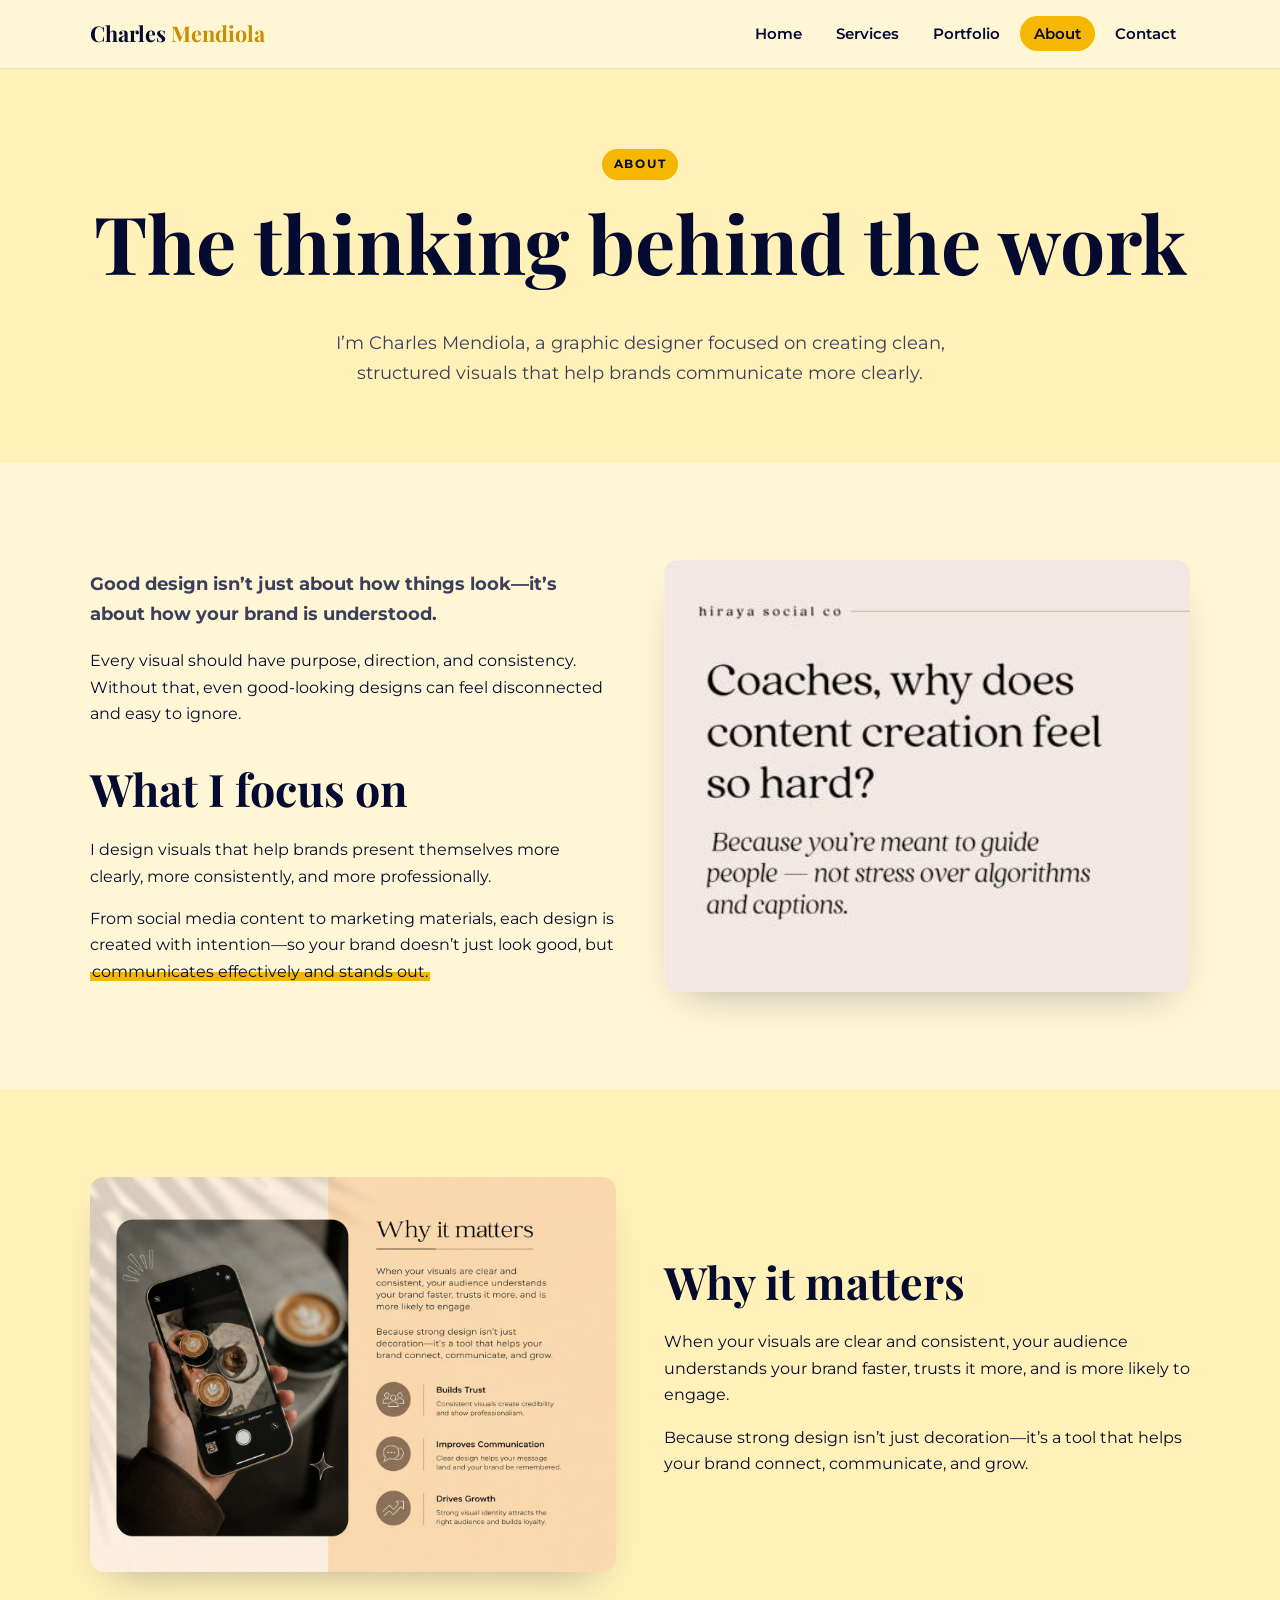
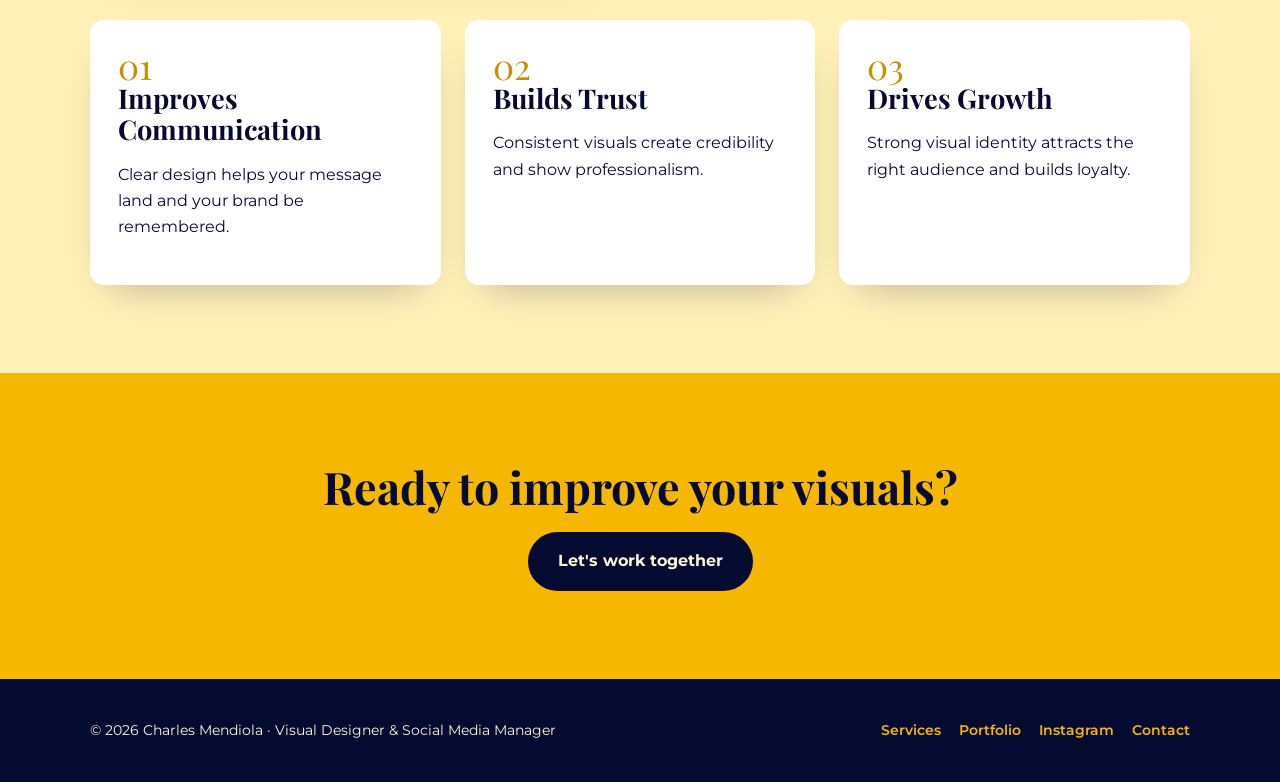
==== about.html @ 281c252b "Multi-page site with butter-yellow theme, slideshows and animations" ====
<!DOCTYPE html>
<html lang="en">
<head>
  <meta charset="utf-8">
  <meta name="viewport" content="width=device-width, initial-scale=1">
  <title>About | Charles Mendiola</title>
  <meta name="description" content="The thinking behind Charles Mendiola's design work.">
  <link rel="preconnect" href="https://fonts.googleapis.com">
  <link rel="preconnect" href="https://fonts.gstatic.com" crossorigin>
  <link href="https://fonts.googleapis.com/css2?family=Montserrat:wght@400;500;600;700&family=Playfair+Display:wght@600;700&display=swap" rel="stylesheet">
  <link rel="stylesheet" href="styles.css">
</head>
<body data-page="about">
  <header class="site-header">
    <div class="wrap">
      <a class="brand" href="index.html">Charles <span>Mendiola</span></a>
      <button class="menu-btn" aria-label="Open menu" aria-expanded="false">&#9776;</button>
      <ul class="nav">
        <li><a href="index.html" data-page="index">Home</a></li>
        <li><a href="services.html" data-page="services">Services</a></li>
        <li><a href="portfolio.html" data-page="portfolio">Portfolio</a></li>
        <li><a href="about.html" data-page="about">About</a></li>
        <li><a href="contact.html" data-page="contact">Contact</a></li>
      </ul>
    </div>
  </header>
  <main>
    <section class="page-hero center band">
      <div class="wrap">
        <span class="eyebrow">About</span>
        <h1>The thinking behind the work</h1>
        <p class="lead">I&rsquo;m Charles Mendiola, a graphic designer focused on creating clean, structured visuals that help brands communicate more clearly.</p>
      </div>
    </section>

    <section>
      <div class="wrap grid-2">
        <div>
          <p class="lead rv"><strong>Good design isn&rsquo;t just about how things look&mdash;it&rsquo;s about how your brand is understood.</strong></p>
          <p class="rv">Every visual should have purpose, direction, and consistency. Without that, even good-looking designs can feel disconnected and easy to ignore.</p>
          <h2 class="rv" style="margin-top:36px">What I focus on</h2>
          <p class="rv">I design visuals that help brands present themselves more clearly, more consistently, and more professionally.</p>
          <p class="rv">From social media content to marketing materials, each design is created with intention&mdash;so your brand doesn&rsquo;t just look good, but <mark>communicates effectively and stands out.</mark></p>
        </div>
        <img class="photo rv right" src="img/carousel-coaches.jpg" alt="Coaches carousel design sample">
      </div>
    </section>

    <section class="band">
      <div class="wrap grid-2">
        <img class="photo rv left" src="img/why-it-matters.jpg" alt="Why it matters design layout with a phone photo of coffee">
        <div>
          <h2 class="rv">Why it matters</h2>
          <p class="rv">When your visuals are clear and consistent, your audience understands your brand faster, trusts it more, and is more likely to engage.</p>
          <p class="rv">Because strong design isn&rsquo;t just decoration&mdash;it&rsquo;s a tool that helps your brand connect, communicate, and grow.</p>
        </div>
      </div>
      <div class="wrap grid-3" style="margin-top:48px">
        <div class="card rv"><div class="num">01</div><h3>Improves Communication</h3><p>Clear design helps your message land and your brand be remembered.</p></div>
        <div class="card rv"><div class="num">02</div><h3>Builds Trust</h3><p>Consistent visuals create credibility and show professionalism.</p></div>
        <div class="card rv"><div class="num">03</div><h3>Drives Growth</h3><p>Strong visual identity attracts the right audience and builds loyalty.</p></div>
      </div>
    </section>
    <section class="band-gold cta-strip">
      <div class="wrap">
        <h2 class="rv">Ready to improve your visuals?</h2>
        <div class="btn-row rv" style="justify-content:center"><a class="btn" href="contact.html">Let's work together</a></div>
      </div>
    </section>
  </main>
  <footer class="site-footer">
    <div class="wrap">
      <span>&copy; 2026 Charles Mendiola &middot; Visual Designer &amp; Social Media Manager</span>
      <nav>
        <a href="services.html">Services</a>
        <a href="portfolio.html">Portfolio</a>
        <a href="https://www.instagram.com/cm.creativelab/" target="_blank" rel="noopener">Instagram</a>
        <a href="contact.html">Contact</a>
      </nav>
    </div>
  </footer>
  <script src="main.js"></script>
</body>
</html>
---- styles.css ----
/* ===== Charles Mendiola — butter-yellow theme ===== */
:root {
  --butter: #FFF6D6;      /* page background */
  --butter-2: #FFF1B8;    /* bands / cards */
  --gold: #F5B700;        /* main accent */
  --gold-deep: #C98F00;   /* hover / small text accents */
  --navy: #050A30;        /* text */
  --ink-soft: #3B3F5C;
  --white: #FFFFFF;
  --radius: 14px;
  --shadow: 0 18px 40px -22px rgba(5, 10, 48, .35);
  --serif: "Playfair Display", Georgia, serif;
  --sans: "Montserrat", "Segoe UI", Arial, sans-serif;
}
* { box-sizing: border-box; }
html { scroll-behavior: smooth; }
body { margin: 0; background: var(--butter); color: var(--navy); font-family: var(--sans); line-height: 1.65; font-size: 16px; }
img { max-width: 100%; display: block; }
a { color: inherit; }
.wrap { width: min(1100px, 100% - 32px); margin-inline: auto; }
.center { text-align: center; }

/* ---------- Header ---------- */
.site-header { position: sticky; top: 0; z-index: 50; background: rgba(255, 246, 214, .92); backdrop-filter: blur(10px); border-bottom: 1px solid rgba(5, 10, 48, .08); }
.site-header .wrap { display: flex; align-items: center; justify-content: space-between; height: 68px; }
.brand { font-family: var(--serif); font-weight: 700; font-size: 1.35rem; text-decoration: none; }
.brand span { color: var(--gold-deep); }
.nav { display: flex; gap: 6px; list-style: none; margin: 0; padding: 0; }
.nav a { text-decoration: none; font-weight: 600; font-size: .95rem; padding: 8px 14px; border-radius: 99px; transition: background .25s; }
.nav a:hover { background: var(--butter-2); }
.nav a.active { background: var(--gold); }
.menu-btn { display: none; background: none; border: 0; font-size: 1.6rem; cursor: pointer; color: var(--navy); }
@media (max-width: 760px) {
  .menu-btn { display: block; }
  .nav { position: absolute; top: 68px; left: 0; right: 0; flex-direction: column; background: var(--butter); padding: 12px 16px 20px; border-bottom: 1px solid rgba(5,10,48,.1);
         transform: translateY(-8px); opacity: 0; pointer-events: none; transition: .25s; }
  .nav.open { transform: none; opacity: 1; pointer-events: auto; }
  .nav a { display: block; }
}

/* ---------- Type ---------- */
h1, h2, h3 { font-family: var(--serif); line-height: 1.15; margin: 0 0 .5em; }
h1 { font-size: clamp(2.6rem, 7vw, 5rem); }
h2 { font-size: clamp(1.9rem, 4vw, 2.8rem); }
h3 { font-size: clamp(1.3rem, 2.4vw, 1.7rem); }
.eyebrow { display: inline-block; font-size: .78rem; font-weight: 700; letter-spacing: .14em; text-transform: uppercase; background: var(--gold); padding: 5px 12px; border-radius: 99px; margin-bottom: 16px; }
.lead { font-size: 1.15rem; color: var(--ink-soft); max-width: 640px; }
.center .lead { margin-inline: auto; }
mark { background: linear-gradient(transparent 55%, var(--gold) 55%); color: inherit; padding: 0 2px; }

/* ---------- Buttons ---------- */
.btn { display: inline-block; font-weight: 700; text-decoration: none; padding: 14px 28px; border-radius: 99px; background: var(--navy); color: var(--butter);
       transition: transform .2s, box-shadow .2s, background .2s; border: 2px solid var(--navy); cursor: pointer; font: inherit; font-weight: 700; }
.btn:hover { transform: translateY(-2px); box-shadow: 0 10px 22px -10px rgba(5,10,48,.6); }
.btn.gold { background: var(--gold); color: var(--navy); border-color: var(--gold); }
.btn.ghost { background: transparent; color: var(--navy); }
.btn-row { display: flex; gap: 12px; flex-wrap: wrap; }
.center .btn-row { justify-content: center; }

/* ---------- Sections ---------- */
section { padding: 88px 0; }
.band { background: var(--butter-2); }
.band-gold { background: var(--gold); }
.band-navy { background: var(--navy); color: var(--butter); }
.band-navy .lead { color: #E9E4C8; }
.page-hero { padding: 80px 0 56px; }

/* Hero */
.hero { padding: 96px 0 80px; position: relative; overflow: hidden; }
.hero::before { content: ""; position: absolute; width: 520px; height: 520px; border-radius: 50%; background: var(--gold); opacity: .28; filter: blur(10px); right: -160px; top: -140px; animation: float 9s ease-in-out infinite; }
.hero::after { content: ""; position: absolute; width: 260px; height: 260px; border-radius: 50%; background: var(--butter-2); left: -90px; bottom: -60px; animation: float 11s ease-in-out infinite reverse; }
.hero .wrap { position: relative; z-index: 1; }
.hero .sub { font-family: var(--serif); font-size: clamp(1.2rem, 2.6vw, 1.7rem); margin-bottom: 14px; }
@keyframes float { 50% { transform: translate(-20px, 24px); } }

/* Grids & cards */
.grid-2 { display: grid; grid-template-columns: 1fr 1fr; gap: 48px; align-items: center; }
.grid-3 { display: grid; grid-template-columns: repeat(3, 1fr); gap: 24px; }
@media (max-width: 860px) { .grid-2, .grid-3 { grid-template-columns: 1fr; gap: 28px; } }
.card { background: var(--white); border-radius: var(--radius); padding: 28px; box-shadow: var(--shadow); transition: transform .3s, box-shadow .3s; }
.card:hover { transform: translateY(-6px); box-shadow: 0 26px 48px -24px rgba(5,10,48,.45); }
.card .num { font-family: var(--serif); font-size: 2.2rem; color: var(--gold-deep); line-height: 1; }
.photo { border-radius: var(--radius); box-shadow: var(--shadow); width: 100%; object-fit: cover; }
.photo-stack { display: grid; grid-template-columns: 1fr 1fr; gap: 16px; }
.photo-stack img { aspect-ratio: 4/5; }
.photo-stack img:nth-child(2) { margin-top: 40px; }
ul.ticks { list-style: none; padding: 0; margin: 12px 0 0; }
ul.ticks li { padding-left: 30px; position: relative; margin-bottom: 8px; }
ul.ticks li::before { content: "✓"; position: absolute; left: 0; top: 0; width: 20px; height: 20px; border-radius: 50%; background: var(--gold); font-size: .72rem; font-weight: 700; display: grid; place-items: center; margin-top: 3px; }

/* Service rows */
.service { padding: 64px 0; border-bottom: 1px solid rgba(5,10,48,.08); }
.service:nth-child(even) .grid-2 > :first-child { order: 2; }
@media (max-width: 860px) { .service:nth-child(even) .grid-2 > :first-child { order: 0; } }

/* Facebook schedule mockup */
.fb-mock { background: var(--white); border-radius: var(--radius); box-shadow: var(--shadow); padding: 18px; max-width: 420px; margin-inline: auto; font-size: .92rem; }
.fb-row { display: flex; align-items: center; gap: 10px; margin-bottom: 10px; }
.fb-av { width: 36px; height: 36px; border-radius: 50%; background: var(--gold); display: grid; place-items: center; font-weight: 700; }
.fb-row small { display: block; color: #6b6f85; font-size: .75rem; }
.fb-tag { margin-left: auto; background: var(--butter-2); font-size: .68rem; font-weight: 700; padding: 4px 8px; border-radius: 6px; letter-spacing: .04em; }
.fb-video { aspect-ratio: 16/9; border-radius: 10px; background: linear-gradient(135deg, var(--navy), #2a2f5c); display: grid; place-items: center; position: relative; margin: 10px 0; }
.fb-video::before { content: ""; border-left: 22px solid var(--gold); border-top: 14px solid transparent; border-bottom: 14px solid transparent; margin-left: 6px; }
.fb-video span { position: absolute; right: 10px; bottom: 8px; color: #fff; font-size: .75rem; background: rgba(0,0,0,.5); padding: 2px 6px; border-radius: 4px; }
.fb-comment { background: var(--butter); border-radius: 10px; padding: 10px 12px; }
.fb-comment b { color: #1a9e4b; }

/* Portfolio */
.filters { display: flex; flex-wrap: wrap; gap: 8px; justify-content: center; margin: 0 0 40px; }
.filters a { text-decoration: none; font-weight: 600; padding: 8px 18px; border-radius: 99px; background: var(--white); box-shadow: var(--shadow); transition: background .2s; }
.filters a:hover { background: var(--gold); }
.work-block { margin-bottom: 80px; scroll-margin-top: 90px; }
.work-block h2 { text-align: center; }
.note { text-align: center; font-size: .9rem; color: var(--ink-soft); font-style: italic; margin-top: 18px; }
.ad-frame { max-width: 720px; margin: 0 auto; }
.ad-frame img { border-radius: var(--radius); box-shadow: var(--shadow); transition: transform .4s; }
.ad-frame img:hover { transform: scale(1.02); }

/* Slideshow */
.ss { position: relative; max-width: 780px; margin: 0 auto; }
.ss-viewport { overflow: hidden; border-radius: var(--radius); box-shadow: var(--shadow); background: var(--white); border: 6px solid var(--white); }
.ss-track { display: flex; transition: transform .7s cubic-bezier(.65,0,.35,1); }
.ss-track > figure { flex: 0 0 100%; margin: 0; overflow: hidden; }
.ss-track img { width: 100%; height: min(460px, 62vh); object-fit: contain; background: var(--white); }
.ss-track figcaption { display: none; }
.ss-track > figure.on img { animation: ssZoom 6s ease-out both; }
@keyframes ssZoom { from { transform: scale(1.07); } to { transform: scale(1); } }
.ss-caption { text-align: center; margin: 16px 0 0; font-weight: 600; min-height: 1.6em; transition: opacity .3s; }
.ss-btn { position: absolute; top: calc(min(460px, 62vh) / 2 + 6px); transform: translateY(-50%); width: 48px; height: 48px; border-radius: 50%; border: 0; cursor: pointer;
          background: var(--gold); color: var(--navy); font-size: 26px; line-height: 1; display: grid; place-items: center; box-shadow: var(--shadow); transition: transform .2s, background .2s; z-index: 2; }
.ss-btn:hover { background: var(--navy); color: var(--gold); transform: translateY(-50%) scale(1.08); }
.ss-prev { left: -24px; } .ss-next { right: -24px; }
.ss-dots { display: flex; justify-content: center; gap: 8px; margin-top: 14px; }
.ss-dots button { width: 10px; height: 10px; border: 0; padding: 0; border-radius: 99px; background: rgba(5,10,48,.22); cursor: pointer; transition: width .3s, background .3s; }
.ss-dots button.on { width: 28px; background: var(--gold-deep); }
.ss-progress { height: 3px; background: rgba(5,10,48,.1); border-radius: 3px; overflow: hidden; margin-top: 12px; }
.ss-progress i { display: block; height: 100%; width: 0; background: var(--gold); }
.ss.playing .ss-progress i { animation: ssFill var(--ss-delay, 4s) linear forwards; }
@keyframes ssFill { to { width: 100%; } }
@media (max-width: 760px) {
  .ss-track img { height: 300px; }
  .ss-btn { top: 156px; width: 40px; height: 40px; }
  .ss-prev { left: 8px; } .ss-next { right: 8px; }
}

/* Contact */
.contact-card { background: var(--white); border-radius: 22px; padding: 40px; box-shadow: var(--shadow); }
.contact-line { display: flex; align-items: center; gap: 14px; padding: 16px; border-radius: 12px; background: var(--butter); margin-bottom: 12px; flex-wrap: wrap; }
.contact-line .ico { width: 42px; height: 42px; border-radius: 50%; background: var(--gold); display: grid; place-items: center; font-weight: 700; flex: none; }
.contact-line a { font-weight: 600; text-decoration: none; word-break: break-all; }
.contact-line .btn { margin-left: auto; padding: 8px 18px; font-size: .85rem; }
form .field { margin-bottom: 14px; }
form label { display: block; font-weight: 600; font-size: .9rem; margin-bottom: 6px; }
form input, form textarea, form select { width: 100%; font: inherit; padding: 12px 14px; border-radius: 10px; border: 2px solid var(--butter-2); background: var(--butter); color: var(--navy); transition: border-color .2s; }
form input:focus, form textarea:focus, form select:focus { outline: none; border-color: var(--gold); }

/* CTA strip */
.cta-strip { text-align: center; }
.cta-strip h2 { margin-bottom: 20px; }

/* Footer */
.site-footer { background: var(--navy); color: var(--butter); padding: 40px 0; font-size: .9rem; }
.site-footer .wrap { display: flex; justify-content: space-between; gap: 16px; flex-wrap: wrap; align-items: center; }
.site-footer a { text-decoration: none; color: var(--gold); font-weight: 600; }
.site-footer nav { display: flex; gap: 18px; flex-wrap: wrap; }

/* ---------- Entrance animations ---------- */
.js .rv { opacity: 0; transform: translateY(30px); transition: opacity .8s ease, transform .8s cubic-bezier(.2,.7,.2,1); transition-delay: var(--d, 0s); }
.js .rv.zoom { transform: scale(.93); }
.js .rv.left { transform: translateX(-40px); }
.js .rv.right { transform: translateX(40px); }
.js .rv.in { opacity: 1; transform: none; }
.hero h1, .hero .sub, .hero .lead, .hero .btn-row, .page-hero > .wrap > * { animation: rise .9s cubic-bezier(.2,.7,.2,1) both; }
.hero .sub, .page-hero > .wrap > :nth-child(2) { animation-delay: .12s; }
.hero .lead, .page-hero > .wrap > :nth-child(3) { animation-delay: .24s; }
.hero .btn-row, .page-hero > .wrap > :nth-child(4) { animation-delay: .36s; }
@keyframes rise { from { opacity: 0; transform: translateY(26px); } }
body { animation: fadeIn .5s ease both; }
@keyframes fadeIn { from { opacity: 0; } }

@media (prefers-reduced-motion: reduce) {
  *, *::before, *::after { animation: none !important; transition: none !important; }
  .js .rv { opacity: 1; transform: none; }
  html { scroll-behavior: auto; }
}
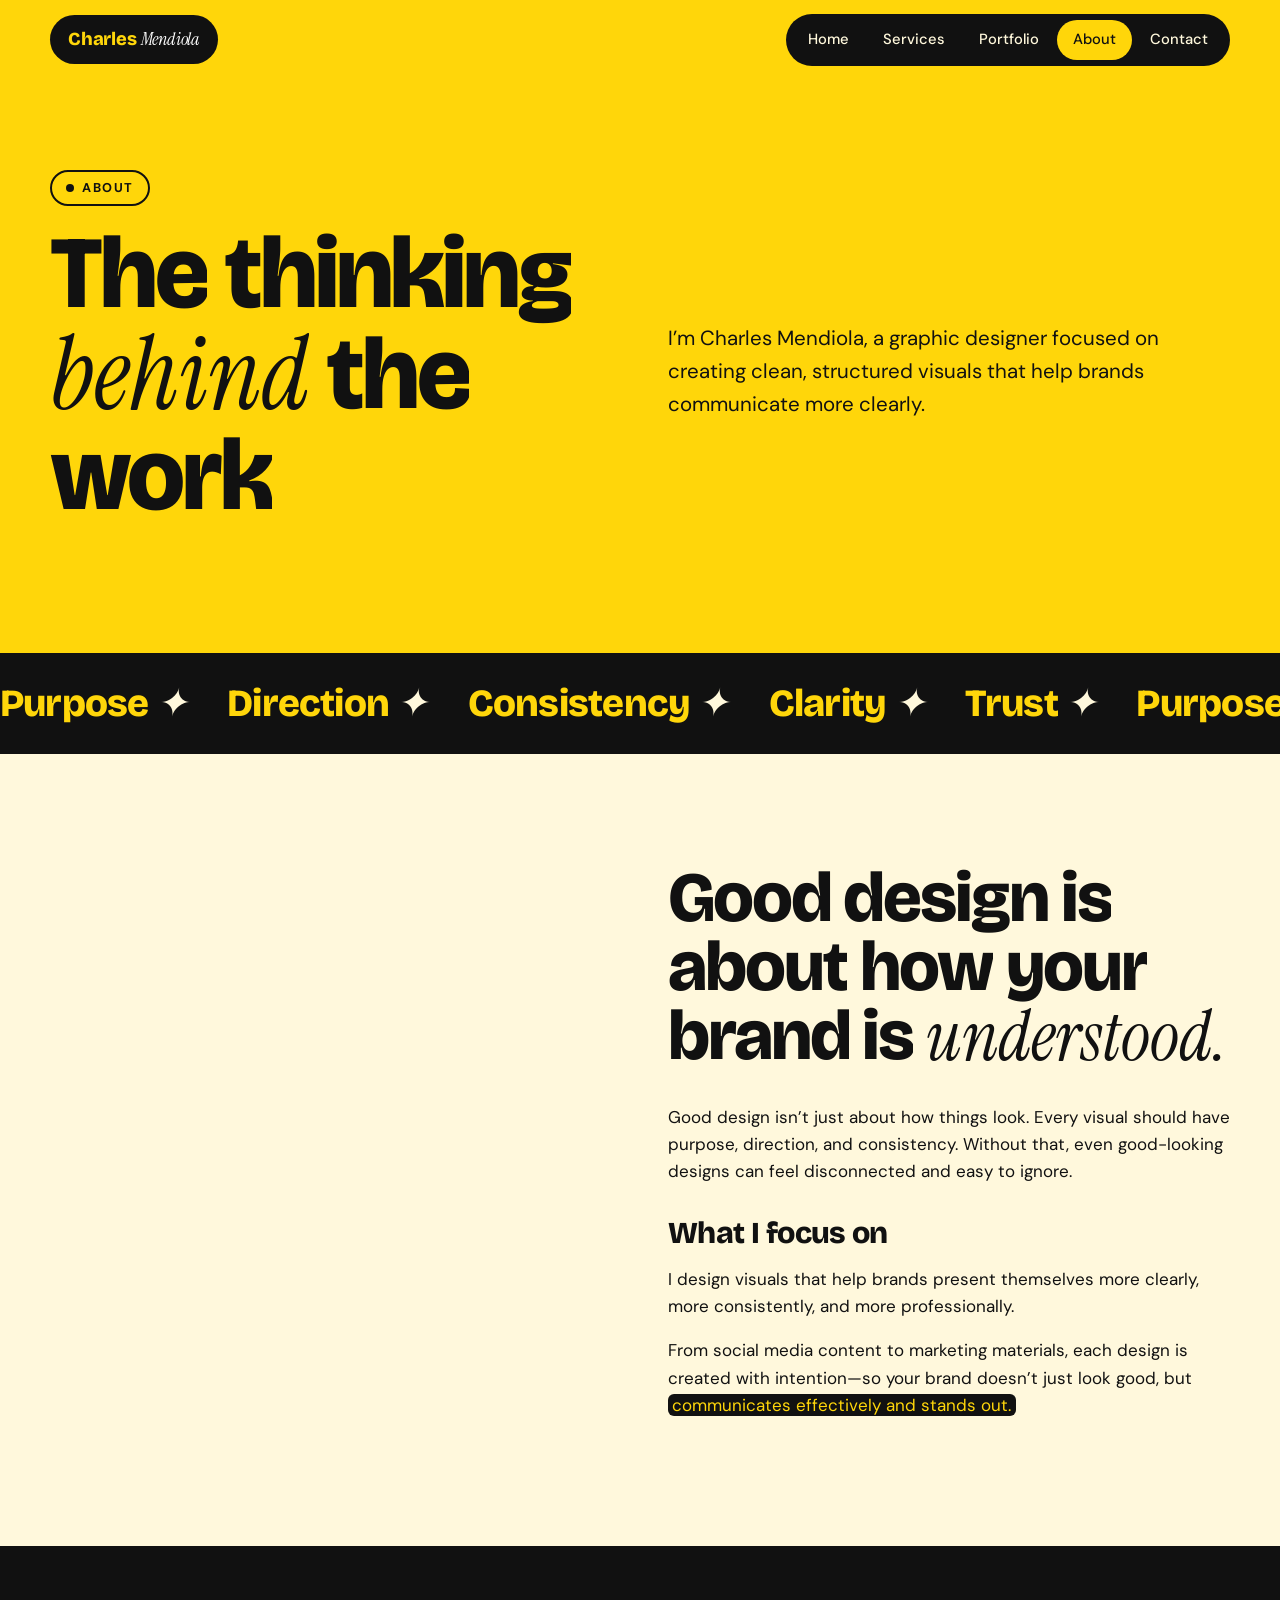
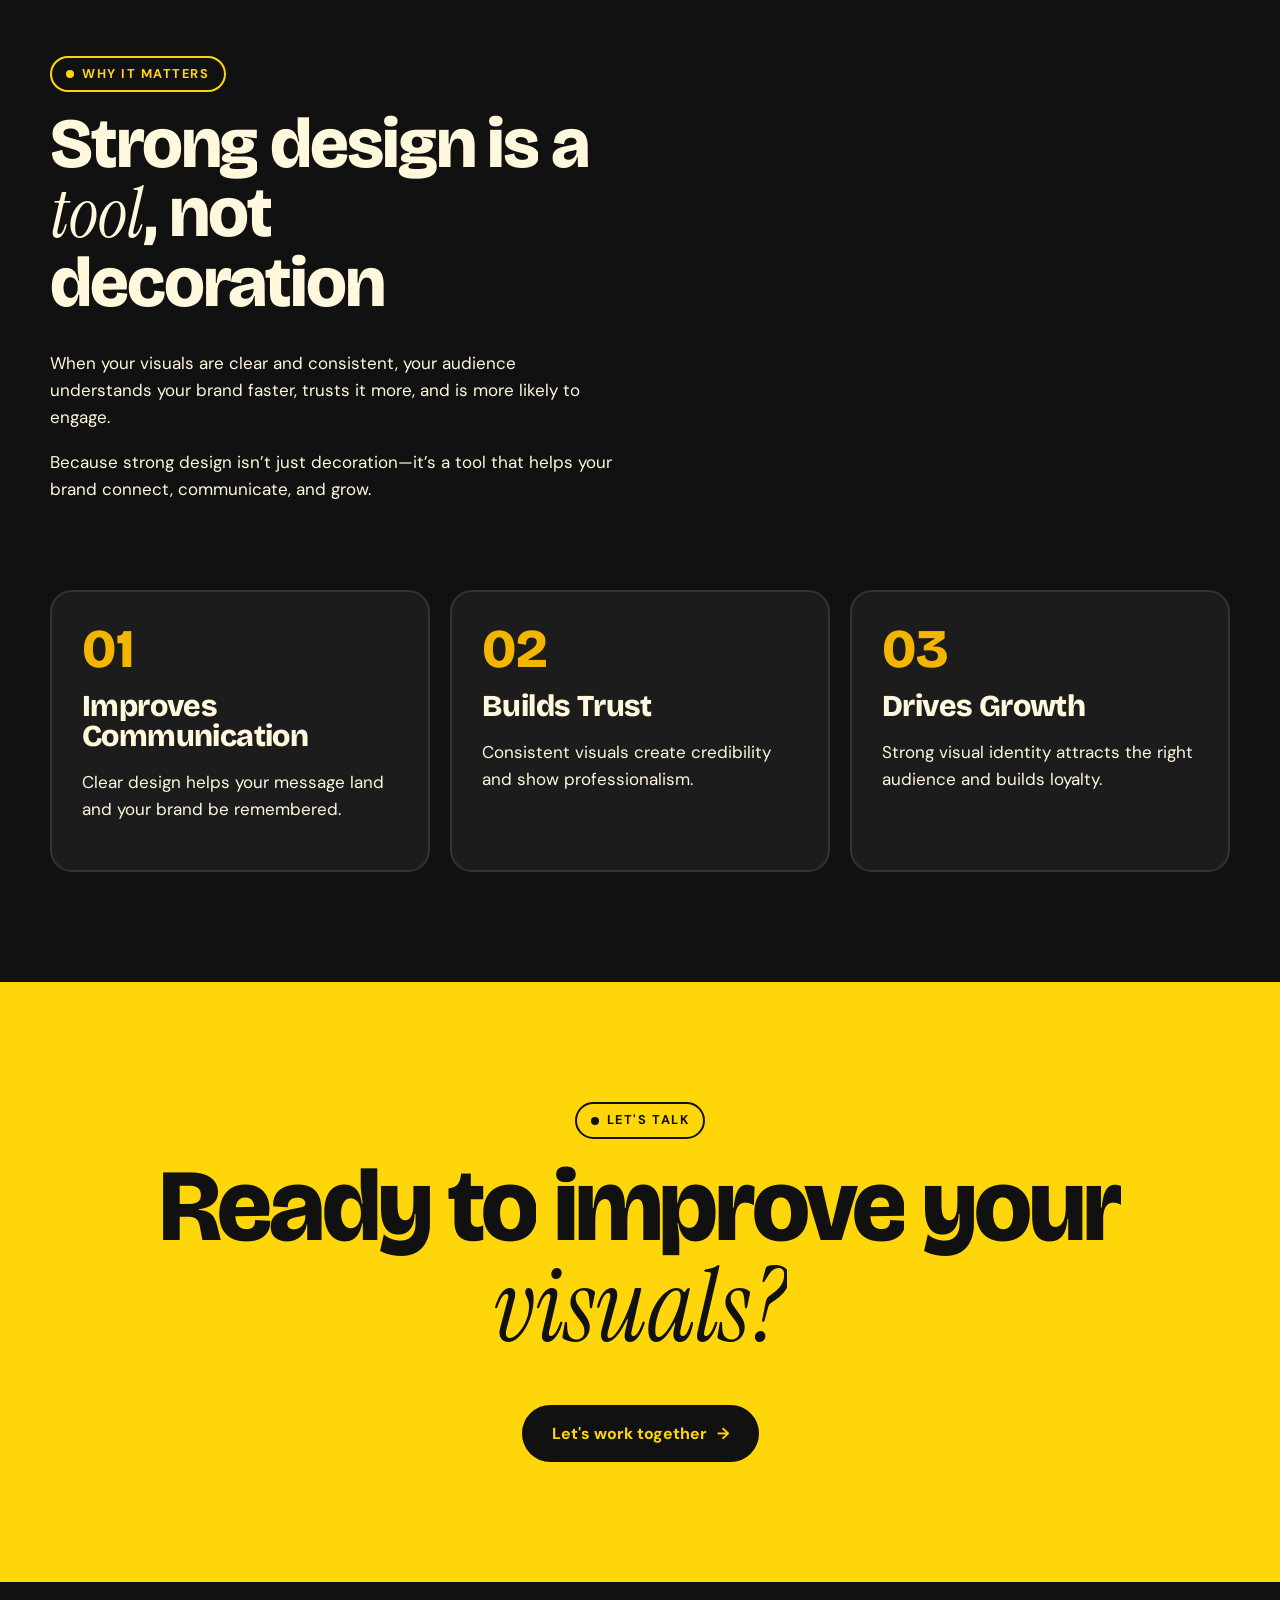
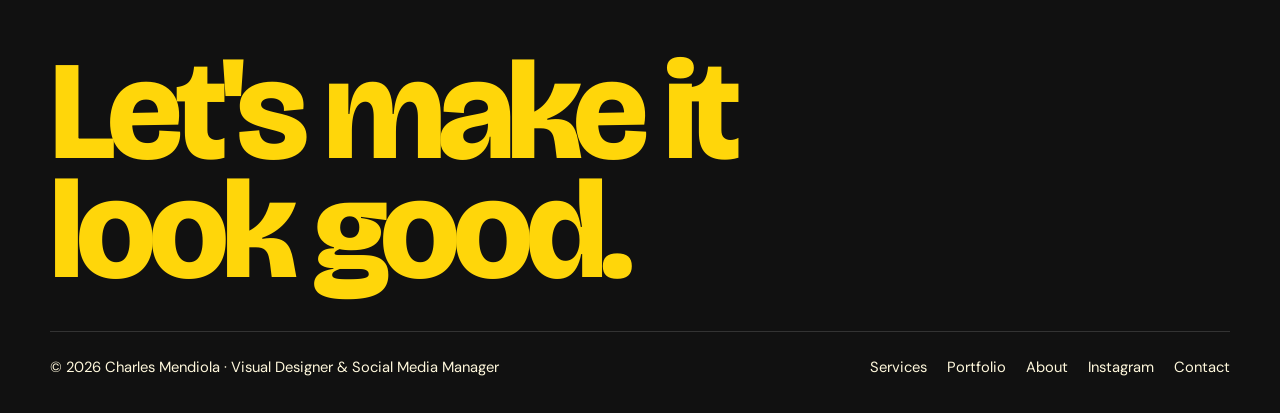
==== commit d2916a05: "Bold yellow redesign with coverflow slideshows" ====
--- a/about.html
+++ b/about.html
@@ -5,15 +5,18 @@
   <meta name="viewport" content="width=device-width, initial-scale=1">
   <title>About | Charles Mendiola</title>
   <meta name="description" content="The thinking behind Charles Mendiola's design work.">
+  <meta name="theme-color" content="#FFD60A">
   <link rel="preconnect" href="https://fonts.googleapis.com">
   <link rel="preconnect" href="https://fonts.gstatic.com" crossorigin>
-  <link href="https://fonts.googleapis.com/css2?family=Montserrat:wght@400;500;600;700&family=Playfair+Display:wght@600;700&display=swap" rel="stylesheet">
+  <link href="https://fonts.googleapis.com/css2?family=Bricolage+Grotesque:opsz,wght@12..96,600;12..96,800&family=DM+Sans:wght@400;500;700&family=Instrument+Serif:ital@0;1&display=swap" rel="stylesheet">
   <link rel="stylesheet" href="styles.css">
 </head>
 <body data-page="about">
+  <div class="curtain" aria-hidden="true"></div>
+  <div class="progress" aria-hidden="true"></div>
   <header class="site-header">
     <div class="wrap">
-      <a class="brand" href="index.html">Charles <span>Mendiola</span></a>
+      <a class="brand" href="index.html">Charles <em>Mendiola</em></a>
       <button class="menu-btn" aria-label="Open menu" aria-expanded="false">&#9776;</button>
       <ul class="nav">
         <li><a href="index.html" data-page="index">Home</a></li>
@@ -25,58 +28,67 @@
     </div>
   </header>
   <main>
-    <section class="page-hero center band">
-      <div class="wrap">
-        <span class="eyebrow">About</span>
-        <h1>The thinking behind the work</h1>
-        <p class="lead">I&rsquo;m Charles Mendiola, a graphic designer focused on creating clean, structured visuals that help brands communicate more clearly.</p>
+    <section class="page-hero">
+      <div class="wrap grid-2">
+        <div>
+          <span class="tag rv">About</span>
+          <h1 class="split">The thinking <span class="it">behind</span> the work</h1>
+        </div>
+        <p class="lead rv">I&rsquo;m Charles Mendiola, a graphic designer focused on creating clean, structured visuals that help brands communicate more clearly.</p>
+      </div>
+    </section>
+    <div class="marquee flat" aria-hidden="true"><div class="track"><span>Purpose <i>&#10022;</i></span><span>Direction <i>&#10022;</i></span><span>Consistency <i>&#10022;</i></span><span>Clarity <i>&#10022;</i></span><span>Trust <i>&#10022;</i></span><span>Purpose <i>&#10022;</i></span><span>Direction <i>&#10022;</i></span><span>Consistency <i>&#10022;</i></span><span>Clarity <i>&#10022;</i></span><span>Trust <i>&#10022;</i></span></div></div>
+
+    <section class="cream">
+      <div class="wrap grid-2">
+        <div class="frame rv-clip" style="box-shadow:14px 14px 0 var(--ink);rotate:-2deg"><img src="img/carousel-coaches.jpg" alt="Coaches carousel design sample"></div>
+        <div>
+          <h2 class="split">Good design is about how your brand is <span class="it">understood.</span></h2>
+          <p class="rv">Good design isn&rsquo;t just about how things look. Every visual should have purpose, direction, and consistency. Without that, even good-looking designs can feel disconnected and easy to ignore.</p>
+          <h3 class="rv" style="margin-top:34px">What I focus on</h3>
+          <p class="rv">I design visuals that help brands present themselves more clearly, more consistently, and more professionally.</p>
+          <p class="rv">From social media content to marketing materials, each design is created with intention&mdash;so your brand doesn&rsquo;t just look good, but <span class="hl">communicates effectively and stands out.</span></p>
+        </div>
       </div>
     </section>
 
-    <section>
+    <section class="dark">
       <div class="wrap grid-2">
         <div>
-          <p class="lead rv"><strong>Good design isn&rsquo;t just about how things look&mdash;it&rsquo;s about how your brand is understood.</strong></p>
-          <p class="rv">Every visual should have purpose, direction, and consistency. Without that, even good-looking designs can feel disconnected and easy to ignore.</p>
-          <h2 class="rv" style="margin-top:36px">What I focus on</h2>
-          <p class="rv">I design visuals that help brands present themselves more clearly, more consistently, and more professionally.</p>
-          <p class="rv">From social media content to marketing materials, each design is created with intention&mdash;so your brand doesn&rsquo;t just look good, but <mark>communicates effectively and stands out.</mark></p>
-        </div>
-        <img class="photo rv right" src="img/carousel-coaches.jpg" alt="Coaches carousel design sample">
-      </div>
-    </section>
-
-    <section class="band">
-      <div class="wrap grid-2">
-        <img class="photo rv left" src="img/why-it-matters.jpg" alt="Why it matters design layout with a phone photo of coffee">
-        <div>
-          <h2 class="rv">Why it matters</h2>
+          <span class="tag rv">Why it matters</span>
+          <h2 class="split">Strong design is a <span class="it">tool</span>, not decoration</h2>
           <p class="rv">When your visuals are clear and consistent, your audience understands your brand faster, trusts it more, and is more likely to engage.</p>
           <p class="rv">Because strong design isn&rsquo;t just decoration&mdash;it&rsquo;s a tool that helps your brand connect, communicate, and grow.</p>
         </div>
+        <div class="frame rv-clip" style="box-shadow:14px 14px 0 var(--yellow);border-color:var(--yellow);rotate:2deg"><img src="img/why-it-matters.jpg" alt="Why it matters design layout with a phone photo of coffee"></div>
       </div>
-      <div class="wrap grid-3" style="margin-top:48px">
-        <div class="card rv"><div class="num">01</div><h3>Improves Communication</h3><p>Clear design helps your message land and your brand be remembered.</p></div>
-        <div class="card rv"><div class="num">02</div><h3>Builds Trust</h3><p>Consistent visuals create credibility and show professionalism.</p></div>
-        <div class="card rv"><div class="num">03</div><h3>Drives Growth</h3><p>Strong visual identity attracts the right audience and builds loyalty.</p></div>
+      <div class="wrap grid-3" style="margin-top:70px">
+        <div class="card rv"><span class="n">01</span><h3>Improves Communication</h3><p>Clear design helps your message land and your brand be remembered.</p></div>
+        <div class="card rv"><span class="n">02</span><h3>Builds Trust</h3><p>Consistent visuals create credibility and show professionalism.</p></div>
+        <div class="card rv"><span class="n">03</span><h3>Drives Growth</h3><p>Strong visual identity attracts the right audience and builds loyalty.</p></div>
       </div>
     </section>
-    <section class="band-gold cta-strip">
+    <section class="cta">
       <div class="wrap">
-        <h2 class="rv">Ready to improve your visuals?</h2>
+        <span class="tag rv">Let's talk</span>
+        <h2 class="split">Ready to improve your <span class="it">visuals?</span></h2>
         <div class="btn-row rv" style="justify-content:center"><a class="btn" href="contact.html">Let's work together</a></div>
       </div>
     </section>
   </main>
   <footer class="site-footer">
     <div class="wrap">
-      <span>&copy; 2026 Charles Mendiola &middot; Visual Designer &amp; Social Media Manager</span>
-      <nav>
-        <a href="services.html">Services</a>
-        <a href="portfolio.html">Portfolio</a>
-        <a href="https://www.instagram.com/cm.creativelab/" target="_blank" rel="noopener">Instagram</a>
-        <a href="contact.html">Contact</a>
-      </nav>
+      <p class="big">Let's make it<br>look good.</p>
+      <div class="row">
+        <span>&copy; 2026 Charles Mendiola &middot; Visual Designer &amp; Social Media Manager</span>
+        <nav>
+          <a href="services.html">Services</a>
+          <a href="portfolio.html">Portfolio</a>
+          <a href="about.html">About</a>
+          <a href="https://www.instagram.com/cm.creativelab/" target="_blank" rel="noopener">Instagram</a>
+          <a href="contact.html">Contact</a>
+        </nav>
+      </div>
     </div>
   </footer>
   <script src="main.js"></script>
--- a/styles.css
+++ b/styles.css
@@ -1,185 +1,275 @@
-/* ===== Charles Mendiola — butter-yellow theme ===== */
+/* ===== Charles Mendiola — Bold Yellow ===== */
 :root {
-  --butter: #FFF6D6;      /* page background */
-  --butter-2: #FFF1B8;    /* bands / cards */
-  --gold: #F5B700;        /* main accent */
-  --gold-deep: #C98F00;   /* hover / small text accents */
-  --navy: #050A30;        /* text */
-  --ink-soft: #3B3F5C;
+  --yellow: #FFD60A;
+  --yellow-2: #FFE45C;
+  --yellow-deep: #F2B600;
+  --ink: #111111;
+  --ink-2: #2B2B2B;
+  --cream: #FFF8DC;
   --white: #FFFFFF;
-  --radius: 14px;
-  --shadow: 0 18px 40px -22px rgba(5, 10, 48, .35);
-  --serif: "Playfair Display", Georgia, serif;
-  --sans: "Montserrat", "Segoe UI", Arial, sans-serif;
+  --r: 22px;
+  --display: "Bricolage Grotesque", "Arial Black", sans-serif;
+  --accent: "Instrument Serif", Georgia, serif;
+  --body: "DM Sans", "Segoe UI", Arial, sans-serif;
+  --ease: cubic-bezier(.2, .8, .2, 1);
 }
 * { box-sizing: border-box; }
+html, body { overflow-x: clip; }
 html { scroll-behavior: smooth; }
-body { margin: 0; background: var(--butter); color: var(--navy); font-family: var(--sans); line-height: 1.65; font-size: 16px; }
+body { margin: 0; background: var(--yellow); color: var(--ink); font-family: var(--body); font-size: 17px; line-height: 1.6; }
 img { max-width: 100%; display: block; }
 a { color: inherit; }
-.wrap { width: min(1100px, 100% - 32px); margin-inline: auto; }
+::selection { background: var(--ink); color: var(--yellow); }
+.wrap { width: min(1180px, 100% - 32px); margin-inline: auto; }
 .center { text-align: center; }
 
+/* ---------- Scroll progress + curtain ---------- */
+.progress { position: fixed; top: 0; left: 0; height: 4px; width: 100%; background: var(--ink); transform-origin: 0 50%; transform: scaleX(0); z-index: 100; }
+.curtain { position: fixed; inset: 0; background: var(--ink); z-index: 200; pointer-events: none; transform: translateY(0); animation: curtainUp .9s var(--ease) .1s forwards; }
+.curtain::after { content: ""; position: absolute; inset: auto 0 0 0; height: 30%; background: var(--yellow-deep); }
+.curtain.leave { animation: curtainDown .55s var(--ease) forwards; transform: translateY(100%); }
+@keyframes curtainUp { to { transform: translateY(-100%); } }
+@keyframes curtainDown { from { transform: translateY(100%); } to { transform: translateY(0); } }
+
 /* ---------- Header ---------- */
-.site-header { position: sticky; top: 0; z-index: 50; background: rgba(255, 246, 214, .92); backdrop-filter: blur(10px); border-bottom: 1px solid rgba(5, 10, 48, .08); }
-.site-header .wrap { display: flex; align-items: center; justify-content: space-between; height: 68px; }
-.brand { font-family: var(--serif); font-weight: 700; font-size: 1.35rem; text-decoration: none; }
-.brand span { color: var(--gold-deep); }
-.nav { display: flex; gap: 6px; list-style: none; margin: 0; padding: 0; }
-.nav a { text-decoration: none; font-weight: 600; font-size: .95rem; padding: 8px 14px; border-radius: 99px; transition: background .25s; }
-.nav a:hover { background: var(--butter-2); }
-.nav a.active { background: var(--gold); }
-.menu-btn { display: none; background: none; border: 0; font-size: 1.6rem; cursor: pointer; color: var(--navy); }
-@media (max-width: 760px) {
-  .menu-btn { display: block; }
-  .nav { position: absolute; top: 68px; left: 0; right: 0; flex-direction: column; background: var(--butter); padding: 12px 16px 20px; border-bottom: 1px solid rgba(5,10,48,.1);
-         transform: translateY(-8px); opacity: 0; pointer-events: none; transition: .25s; }
-  .nav.open { transform: none; opacity: 1; pointer-events: auto; }
-  .nav a { display: block; }
+.site-header { position: fixed; top: 14px; left: 0; right: 0; z-index: 50; }
+.site-header .wrap { display: flex; align-items: center; justify-content: space-between; gap: 12px; }
+.brand { font-family: var(--display); font-weight: 800; font-size: 1.15rem; text-decoration: none; background: var(--ink); color: var(--yellow); padding: 10px 18px; border-radius: 99px; letter-spacing: -.01em; }
+.brand em { font-family: var(--accent); font-style: italic; font-weight: 400; color: var(--white); }
+.nav { display: flex; gap: 2px; list-style: none; margin: 0; padding: 6px; background: var(--ink); border-radius: 99px; }
+.nav a { display: block; text-decoration: none; color: var(--cream); font-weight: 500; font-size: .92rem; padding: 8px 16px; border-radius: 99px; transition: background .3s, color .3s; }
+.nav a:hover { color: var(--yellow); }
+.nav a.active { background: var(--yellow); color: var(--ink); }
+.menu-btn { display: none; width: 48px; height: 48px; border-radius: 50%; border: 0; background: var(--ink); color: var(--yellow); font-size: 1.3rem; cursor: pointer; }
+@media (max-width: 780px) {
+  .menu-btn { display: grid; place-items: center; }
+  .nav { position: fixed; inset: 0; flex-direction: column; justify-content: center; align-items: center; gap: 8px; border-radius: 0; padding: 24px;
+         clip-path: circle(0 at calc(100% - 40px) 38px); transition: clip-path .6s var(--ease); z-index: -1; }
+  .nav.open { clip-path: circle(150% at calc(100% - 40px) 38px); }
+  .nav a { font-family: var(--display); font-size: 2.4rem; font-weight: 800; }
 }
 
 /* ---------- Type ---------- */
-h1, h2, h3 { font-family: var(--serif); line-height: 1.15; margin: 0 0 .5em; }
-h1 { font-size: clamp(2.6rem, 7vw, 5rem); }
-h2 { font-size: clamp(1.9rem, 4vw, 2.8rem); }
-h3 { font-size: clamp(1.3rem, 2.4vw, 1.7rem); }
-.eyebrow { display: inline-block; font-size: .78rem; font-weight: 700; letter-spacing: .14em; text-transform: uppercase; background: var(--gold); padding: 5px 12px; border-radius: 99px; margin-bottom: 16px; }
-.lead { font-size: 1.15rem; color: var(--ink-soft); max-width: 640px; }
+h1, h2, h3 { font-family: var(--display); font-weight: 800; line-height: .98; letter-spacing: -.03em; margin: 0 0 .45em; }
+h1 { font-size: clamp(3rem, 10vw, 8.5rem); }
+h2 { font-size: clamp(2.2rem, 5.5vw, 4.4rem); }
+h3 { font-size: clamp(1.4rem, 2.4vw, 1.9rem); letter-spacing: -.02em; }
+.it { font-family: var(--accent); font-style: italic; font-weight: 400; letter-spacing: 0; }
+.tag { display: inline-flex; align-items: center; gap: 8px; font-size: .8rem; font-weight: 700; letter-spacing: .12em; text-transform: uppercase; border: 2px solid currentColor; padding: 6px 14px; border-radius: 99px; margin-bottom: 18px; }
+.tag::before { content: ""; width: 8px; height: 8px; border-radius: 50%; background: currentColor; }
+.lead { font-size: clamp(1.1rem, 1.6vw, 1.3rem); max-width: 620px; }
 .center .lead { margin-inline: auto; }
-mark { background: linear-gradient(transparent 55%, var(--gold) 55%); color: inherit; padding: 0 2px; }
+.hl { background: var(--ink); color: var(--yellow); padding: 0 .25em; border-radius: 6px; box-decoration-break: clone; -webkit-box-decoration-break: clone; }
 
 /* ---------- Buttons ---------- */
-.btn { display: inline-block; font-weight: 700; text-decoration: none; padding: 14px 28px; border-radius: 99px; background: var(--navy); color: var(--butter);
-       transition: transform .2s, box-shadow .2s, background .2s; border: 2px solid var(--navy); cursor: pointer; font: inherit; font-weight: 700; }
-.btn:hover { transform: translateY(-2px); box-shadow: 0 10px 22px -10px rgba(5,10,48,.6); }
-.btn.gold { background: var(--gold); color: var(--navy); border-color: var(--gold); }
-.btn.ghost { background: transparent; color: var(--navy); }
+.btn { display: inline-flex; align-items: center; gap: 10px; font: 700 1rem var(--body); text-decoration: none; padding: 16px 28px; border-radius: 99px; border: 2px solid var(--ink);
+       background: var(--ink); color: var(--yellow); cursor: pointer; transition: transform .35s var(--ease), background .3s, color .3s; will-change: transform; }
+.btn::after { content: "→"; transition: transform .3s var(--ease); }
+.btn:hover::after { transform: translateX(5px) rotate(-45deg); }
+.btn.alt { background: transparent; color: var(--ink); }
+.btn.alt:hover { background: var(--ink); color: var(--yellow); }
+.btn.yellow { background: var(--yellow); color: var(--ink); border-color: var(--yellow); }
 .btn-row { display: flex; gap: 12px; flex-wrap: wrap; }
 .center .btn-row { justify-content: center; }
 
 /* ---------- Sections ---------- */
-section { padding: 88px 0; }
-.band { background: var(--butter-2); }
-.band-gold { background: var(--gold); }
-.band-navy { background: var(--navy); color: var(--butter); }
-.band-navy .lead { color: #E9E4C8; }
-.page-hero { padding: 80px 0 56px; }
+section { padding: 110px 0; position: relative; }
+.dark { background: var(--ink); color: var(--cream); }
+.dark .tag { color: var(--yellow); }
+.cream { background: var(--cream); }
+.rounded-top { border-radius: 48px 48px 0 0; margin-top: -48px; }
 
 /* Hero */
-.hero { padding: 96px 0 80px; position: relative; overflow: hidden; }
-.hero::before { content: ""; position: absolute; width: 520px; height: 520px; border-radius: 50%; background: var(--gold); opacity: .28; filter: blur(10px); right: -160px; top: -140px; animation: float 9s ease-in-out infinite; }
-.hero::after { content: ""; position: absolute; width: 260px; height: 260px; border-radius: 50%; background: var(--butter-2); left: -90px; bottom: -60px; animation: float 11s ease-in-out infinite reverse; }
+.hero { min-height: 100vh; display: flex; align-items: center; padding: 140px 0 90px; overflow: hidden; }
+.hero h1 { margin: 0; }
+.hero h1 .line { display: block; }
+.hero .role { font-family: var(--accent); font-style: italic; font-size: clamp(1.6rem, 4vw, 3.2rem); line-height: 1.1; margin: 16px 0 22px; }
+.hero .lead { font-weight: 500; }
+.hero-grid { display: grid; grid-template-columns: 1.4fr .6fr; gap: 40px; align-items: end; }
+.badge { width: 170px; height: 170px; position: relative; justify-self: end; }
+.badge svg { width: 100%; height: 100%; animation: spin 16s linear infinite; }
+.badge text { font: 700 11.5px var(--body); letter-spacing: 3.2px; text-transform: uppercase; fill: var(--ink); }
+.badge .core { position: absolute; inset: 34%; border-radius: 50%; background: var(--ink); color: var(--yellow); display: grid; place-items: center; font-size: 1.8rem; }
+@keyframes spin { to { transform: rotate(360deg); } }
+.blob { position: absolute; border-radius: 50%; background: var(--yellow-2); z-index: 0; pointer-events: none; }
 .hero .wrap { position: relative; z-index: 1; }
-.hero .sub { font-family: var(--serif); font-size: clamp(1.2rem, 2.6vw, 1.7rem); margin-bottom: 14px; }
-@keyframes float { 50% { transform: translate(-20px, 24px); } }
-
-/* Grids & cards */
-.grid-2 { display: grid; grid-template-columns: 1fr 1fr; gap: 48px; align-items: center; }
-.grid-3 { display: grid; grid-template-columns: repeat(3, 1fr); gap: 24px; }
-@media (max-width: 860px) { .grid-2, .grid-3 { grid-template-columns: 1fr; gap: 28px; } }
-.card { background: var(--white); border-radius: var(--radius); padding: 28px; box-shadow: var(--shadow); transition: transform .3s, box-shadow .3s; }
-.card:hover { transform: translateY(-6px); box-shadow: 0 26px 48px -24px rgba(5,10,48,.45); }
-.card .num { font-family: var(--serif); font-size: 2.2rem; color: var(--gold-deep); line-height: 1; }
-.photo { border-radius: var(--radius); box-shadow: var(--shadow); width: 100%; object-fit: cover; }
-.photo-stack { display: grid; grid-template-columns: 1fr 1fr; gap: 16px; }
-.photo-stack img { aspect-ratio: 4/5; }
-.photo-stack img:nth-child(2) { margin-top: 40px; }
-ul.ticks { list-style: none; padding: 0; margin: 12px 0 0; }
-ul.ticks li { padding-left: 30px; position: relative; margin-bottom: 8px; }
-ul.ticks li::before { content: "✓"; position: absolute; left: 0; top: 0; width: 20px; height: 20px; border-radius: 50%; background: var(--gold); font-size: .72rem; font-weight: 700; display: grid; place-items: center; margin-top: 3px; }
-
-/* Service rows */
-.service { padding: 64px 0; border-bottom: 1px solid rgba(5,10,48,.08); }
-.service:nth-child(even) .grid-2 > :first-child { order: 2; }
-@media (max-width: 860px) { .service:nth-child(even) .grid-2 > :first-child { order: 0; } }
-
-/* Facebook schedule mockup */
-.fb-mock { background: var(--white); border-radius: var(--radius); box-shadow: var(--shadow); padding: 18px; max-width: 420px; margin-inline: auto; font-size: .92rem; }
+.blob.b1 { width: 46vw; height: 46vw; right: -14vw; top: -12vw; animation: drift 14s ease-in-out infinite; }
+.blob.b2 { width: 22vw; height: 22vw; left: -6vw; bottom: -6vw; background: var(--yellow-deep); opacity: .35; animation: drift 11s ease-in-out infinite reverse; }
+@keyframes drift { 50% { transform: translate(-3vw, 3vw) scale(1.05); } }
+@media (max-width: 780px) { .hero-grid { grid-template-columns: 1fr; } .badge { justify-self: start; width: 130px; height: 130px; } }
+
+/* Marquee */
+.marquee { background: var(--ink); color: var(--yellow); overflow: hidden; padding: 20px 0; transform: rotate(-2deg); margin: 0 -2vw; position: relative; z-index: 2; }
+.marquee.flat { transform: none; margin: 0; }
+.marquee .track { display: flex; width: max-content; animation: marquee 28s linear infinite; }
+.marquee span { font-family: var(--display); font-weight: 800; font-size: clamp(1.4rem, 3vw, 2.4rem); white-space: nowrap; padding-right: 40px; letter-spacing: -.02em; }
+.marquee span i { font-family: var(--accent); font-weight: 400; color: var(--cream); }
+@keyframes marquee { to { transform: translateX(-50%); } }
+
+/* Grids */
+.grid-2 { display: grid; grid-template-columns: 1fr 1fr; gap: 56px; align-items: center; }
+.grid-3 { display: grid; grid-template-columns: repeat(3, 1fr); gap: 20px; }
+@media (max-width: 900px) { .grid-2, .grid-3 { grid-template-columns: 1fr; gap: 28px; } }
+
+/* Cards */
+.card { background: var(--cream); border: 2px solid var(--ink); border-radius: var(--r); padding: 30px; position: relative; transition: transform .45s var(--ease), box-shadow .45s var(--ease); box-shadow: 0 0 0 var(--ink); }
+.card:hover { transform: translate(-6px, -6px); box-shadow: 8px 8px 0 var(--ink); }
+.dark .card { background: #1c1c1c; border-color: #333; color: var(--cream); }
+.dark .card:hover { box-shadow: 8px 8px 0 var(--yellow); }
+.card .n { font-family: var(--display); font-weight: 800; font-size: 3.4rem; line-height: 1; color: var(--yellow-deep); display: block; margin-bottom: 16px; }
+.card a.more { font-weight: 700; text-decoration: none; border-bottom: 2px solid; }
+
+/* Image frames */
+.frame { border-radius: var(--r); overflow: hidden; border: 2px solid var(--ink); background: var(--ink); }
+.frame img { width: 100%; height: 100%; object-fit: cover; transition: transform 1s var(--ease); }
+.frame:hover img { transform: scale(1.06); }
+.collage { position: relative; min-height: 520px; }
+.collage .frame { position: absolute; box-shadow: 10px 10px 0 var(--ink); }
+.collage .frame:nth-child(1) { width: 62%; aspect-ratio: 4/5; left: 0; top: 0; rotate: -4deg; }
+.collage .frame:nth-child(2) { width: 52%; aspect-ratio: 4/5; right: 0; bottom: 0; rotate: 5deg; }
+.collage .sticker { position: absolute; left: 44%; top: 44%; z-index: 3; background: var(--ink); color: var(--yellow); font-family: var(--display); font-weight: 800; padding: 10px 18px; border-radius: 99px; rotate: -8deg; font-size: 1.05rem; }
+@media (max-width: 900px) { .collage { min-height: 440px; } }
+
+/* Services: sticky stacked cards */
+.stack { display: grid; gap: 28px; }
+.stack .svc { position: sticky; top: calc(90px + var(--i) * 18px); background: var(--cream); border: 2px solid var(--ink); border-radius: 32px; padding: clamp(24px, 4vw, 52px);
+              display: grid; grid-template-columns: 1fr 1fr; gap: 44px; align-items: center; box-shadow: 0 -10px 30px -20px rgba(0,0,0,.35); }
+.stack .svc:nth-child(2) { background: var(--white); }
+.stack .svc:nth-child(3) { background: var(--ink); color: var(--cream); }
+.stack .svc:nth-child(3) .ticks li::before { background: var(--yellow); color: var(--ink); }
+.svc .big-n { font-family: var(--display); font-weight: 800; font-size: clamp(4rem, 9vw, 7rem); line-height: .8; color: var(--yellow-deep); }
+.svc .pair { display: grid; grid-template-columns: 1fr 1fr; gap: 14px; }
+.svc .pair .frame { aspect-ratio: 3/4; }
+.svc .pair .frame:nth-child(2) { margin-top: 36px; }
+@media (max-width: 900px) { .stack .svc { grid-template-columns: 1fr; position: relative; top: 0; } }
+ul.ticks { list-style: none; padding: 0; margin: 18px 0 0; display: grid; gap: 10px; }
+ul.ticks li { padding-left: 34px; position: relative; font-weight: 500; }
+ul.ticks li::before { content: "✦"; position: absolute; left: 0; top: 1px; width: 24px; height: 24px; border-radius: 50%; background: var(--ink); color: var(--yellow); font-size: .7rem; display: grid; place-items: center; }
+
+/* Facebook mockup */
+.fb-mock { background: var(--white); color: var(--ink); border-radius: 18px; border: 2px solid var(--yellow); padding: 18px; font-size: .92rem; rotate: -2deg; box-shadow: 10px 10px 0 var(--yellow); }
 .fb-row { display: flex; align-items: center; gap: 10px; margin-bottom: 10px; }
-.fb-av { width: 36px; height: 36px; border-radius: 50%; background: var(--gold); display: grid; place-items: center; font-weight: 700; }
-.fb-row small { display: block; color: #6b6f85; font-size: .75rem; }
-.fb-tag { margin-left: auto; background: var(--butter-2); font-size: .68rem; font-weight: 700; padding: 4px 8px; border-radius: 6px; letter-spacing: .04em; }
-.fb-video { aspect-ratio: 16/9; border-radius: 10px; background: linear-gradient(135deg, var(--navy), #2a2f5c); display: grid; place-items: center; position: relative; margin: 10px 0; }
-.fb-video::before { content: ""; border-left: 22px solid var(--gold); border-top: 14px solid transparent; border-bottom: 14px solid transparent; margin-left: 6px; }
-.fb-video span { position: absolute; right: 10px; bottom: 8px; color: #fff; font-size: .75rem; background: rgba(0,0,0,.5); padding: 2px 6px; border-radius: 4px; }
-.fb-comment { background: var(--butter); border-radius: 10px; padding: 10px 12px; }
+.fb-av { width: 38px; height: 38px; border-radius: 50%; background: var(--yellow); display: grid; place-items: center; font-weight: 800; flex: none; }
+.fb-row small { display: block; color: #777; font-size: .75rem; }
+.fb-tag { margin-left: auto; background: var(--ink); color: var(--yellow); font-size: .66rem; font-weight: 700; padding: 5px 9px; border-radius: 99px; letter-spacing: .05em; white-space: nowrap; }
+.fb-video { aspect-ratio: 16/9; border-radius: 12px; background: linear-gradient(135deg, #1c1c1c, #3a3a3a); display: grid; place-items: center; position: relative; margin: 10px 0; }
+.fb-video::before { content: ""; width: 58px; height: 58px; border-radius: 50%; background: var(--yellow); animation: pulse 2s ease-in-out infinite; }
+.fb-video::after { content: ""; position: absolute; border-left: 16px solid var(--ink); border-top: 10px solid transparent; border-bottom: 10px solid transparent; margin-left: 5px; }
+.fb-video span { position: absolute; right: 10px; bottom: 8px; color: #fff; font-size: .75rem; background: rgba(0,0,0,.6); padding: 2px 7px; border-radius: 4px; }
+@keyframes pulse { 50% { transform: scale(1.12); box-shadow: 0 0 0 12px rgba(255,214,10,.25); } }
+.fb-comment { background: #f3f3f3; border-radius: 12px; padding: 10px 12px; }
 .fb-comment b { color: #1a9e4b; }
 
+/* Page hero */
+.page-hero { padding: 170px 0 80px; overflow: hidden; }
+.page-hero h1 { font-size: clamp(2.8rem, 8vw, 6.6rem); max-width: 1000px; }
+.page-hero.center h1 { margin-inline: auto; }
+
+/* ---------- Coverflow slideshow ---------- */
+.cf { position: relative; padding: 10px 0 0; outline: none; }
+.cf-stage { position: relative; height: min(500px, 64vh); perspective: 1400px; touch-action: pan-y; cursor: grab; }
+.cf-stage:active { cursor: grabbing; }
+.cf-stage > figure { position: absolute; left: 50%; top: 50%; width: min(520px, 70vw); margin: 0; transform-style: preserve-3d;
+                     transition: transform .8s var(--ease), opacity .8s var(--ease), filter .8s var(--ease); will-change: transform; }
+.cf-stage > figure .card-img { background: var(--white); border: 2px solid var(--ink); border-radius: var(--r); overflow: hidden; box-shadow: 12px 12px 0 var(--ink); }
+.cf-stage > figure img { width: 100%; height: min(400px, 50vh); object-fit: contain; background: var(--white); }
+.cf-stage > figure figcaption { display: none; }
+.cf-stage > figure.on .card-img { box-shadow: 14px 14px 0 var(--ink); }
+.cf-bar { display: flex; align-items: center; justify-content: space-between; gap: 16px; margin-top: 26px; flex-wrap: wrap; }
+.cf-cap { font-family: var(--display); font-weight: 800; font-size: clamp(1.1rem, 2vw, 1.5rem); letter-spacing: -.02em; min-height: 1.4em; flex: 1; }
+.cf-cap .count { font-family: var(--accent); font-style: italic; font-weight: 400; margin-right: 10px; }
+.cf-cap span { display: inline-block; transition: transform .5s var(--ease), opacity .5s; }
+.cf-cap.swap span { transform: translateY(14px); opacity: 0; }
+.cf-ctrl { display: flex; gap: 10px; align-items: center; }
+.cf-btn { width: 56px; height: 56px; border-radius: 50%; border: 2px solid var(--ink); background: var(--yellow); color: var(--ink); font-size: 1.4rem; cursor: pointer; display: grid; place-items: center; transition: background .3s, color .3s, transform .3s var(--ease); }
+.cf-btn:hover { background: var(--ink); color: var(--yellow); transform: scale(1.06); }
+.cf-btn:focus-visible, .cf:focus-visible { outline: 3px solid var(--ink); outline-offset: 4px; }
+.cf-ring { position: relative; width: 56px; height: 56px; }
+.cf-ring svg { width: 100%; height: 100%; rotate: -90deg; }
+.cf-ring circle { fill: none; stroke-width: 4; }
+.cf-ring .bg { stroke: rgba(0,0,0,.15); }
+.cf-ring .fg { stroke: var(--ink); stroke-dasharray: 157; stroke-dashoffset: 157; }
+.cf.playing .cf-ring .fg { animation: ring var(--delay, 4s) linear forwards; }
+.cf-ring button { position: absolute; inset: 8px; border-radius: 50%; border: 0; background: var(--ink); color: var(--yellow); cursor: pointer; font-size: .8rem; }
+@keyframes ring { to { stroke-dashoffset: 0; } }
+.cf-dots { display: flex; gap: 6px; justify-content: center; margin-top: 18px; }
+.cf-dots button { width: 10px; height: 10px; padding: 0; border-radius: 99px; border: 2px solid var(--ink); background: transparent; cursor: pointer; transition: width .4s var(--ease), background .3s; }
+.cf-dots button.on { width: 34px; background: var(--ink); }
+.dark .cf-btn { border-color: var(--yellow); }
+@media (max-width: 700px) { .cf-stage { height: 340px; } .cf-stage > figure img { height: 260px; } .cf-stage > figure .card-img { box-shadow: 8px 8px 0 var(--ink); } }
+
 /* Portfolio */
-.filters { display: flex; flex-wrap: wrap; gap: 8px; justify-content: center; margin: 0 0 40px; }
-.filters a { text-decoration: none; font-weight: 600; padding: 8px 18px; border-radius: 99px; background: var(--white); box-shadow: var(--shadow); transition: background .2s; }
-.filters a:hover { background: var(--gold); }
-.work-block { margin-bottom: 80px; scroll-margin-top: 90px; }
-.work-block h2 { text-align: center; }
-.note { text-align: center; font-size: .9rem; color: var(--ink-soft); font-style: italic; margin-top: 18px; }
-.ad-frame { max-width: 720px; margin: 0 auto; }
-.ad-frame img { border-radius: var(--radius); box-shadow: var(--shadow); transition: transform .4s; }
-.ad-frame img:hover { transform: scale(1.02); }
-
-/* Slideshow */
-.ss { position: relative; max-width: 780px; margin: 0 auto; }
-.ss-viewport { overflow: hidden; border-radius: var(--radius); box-shadow: var(--shadow); background: var(--white); border: 6px solid var(--white); }
-.ss-track { display: flex; transition: transform .7s cubic-bezier(.65,0,.35,1); }
-.ss-track > figure { flex: 0 0 100%; margin: 0; overflow: hidden; }
-.ss-track img { width: 100%; height: min(460px, 62vh); object-fit: contain; background: var(--white); }
-.ss-track figcaption { display: none; }
-.ss-track > figure.on img { animation: ssZoom 6s ease-out both; }
-@keyframes ssZoom { from { transform: scale(1.07); } to { transform: scale(1); } }
-.ss-caption { text-align: center; margin: 16px 0 0; font-weight: 600; min-height: 1.6em; transition: opacity .3s; }
-.ss-btn { position: absolute; top: calc(min(460px, 62vh) / 2 + 6px); transform: translateY(-50%); width: 48px; height: 48px; border-radius: 50%; border: 0; cursor: pointer;
-          background: var(--gold); color: var(--navy); font-size: 26px; line-height: 1; display: grid; place-items: center; box-shadow: var(--shadow); transition: transform .2s, background .2s; z-index: 2; }
-.ss-btn:hover { background: var(--navy); color: var(--gold); transform: translateY(-50%) scale(1.08); }
-.ss-prev { left: -24px; } .ss-next { right: -24px; }
-.ss-dots { display: flex; justify-content: center; gap: 8px; margin-top: 14px; }
-.ss-dots button { width: 10px; height: 10px; border: 0; padding: 0; border-radius: 99px; background: rgba(5,10,48,.22); cursor: pointer; transition: width .3s, background .3s; }
-.ss-dots button.on { width: 28px; background: var(--gold-deep); }
-.ss-progress { height: 3px; background: rgba(5,10,48,.1); border-radius: 3px; overflow: hidden; margin-top: 12px; }
-.ss-progress i { display: block; height: 100%; width: 0; background: var(--gold); }
-.ss.playing .ss-progress i { animation: ssFill var(--ss-delay, 4s) linear forwards; }
-@keyframes ssFill { to { width: 100%; } }
-@media (max-width: 760px) {
-  .ss-track img { height: 300px; }
-  .ss-btn { top: 156px; width: 40px; height: 40px; }
-  .ss-prev { left: 8px; } .ss-next { right: 8px; }
-}
+.work { padding: 90px 0; }
+.work-head { display: flex; justify-content: space-between; align-items: end; gap: 24px; flex-wrap: wrap; margin-bottom: 30px; }
+.work-head h2 { margin: 0; }
+.work-head p { margin: 0; max-width: 380px; }
+.jump { display: flex; gap: 10px; flex-wrap: wrap; justify-content: center; margin-top: 30px; }
+.jump a { text-decoration: none; font-weight: 700; padding: 12px 22px; border: 2px solid var(--ink); border-radius: 99px; transition: background .3s, color .3s; }
+.jump a:hover { background: var(--ink); color: var(--yellow); }
+.note { font-family: var(--accent); font-style: italic; font-size: 1.2rem; text-align: center; margin-top: 24px; }
+.ad-wrap { max-width: 860px; margin: 0 auto; }
+.ad-wrap .frame { box-shadow: 14px 14px 0 var(--yellow); border-color: var(--yellow); }
 
 /* Contact */
-.contact-card { background: var(--white); border-radius: 22px; padding: 40px; box-shadow: var(--shadow); }
-.contact-line { display: flex; align-items: center; gap: 14px; padding: 16px; border-radius: 12px; background: var(--butter); margin-bottom: 12px; flex-wrap: wrap; }
-.contact-line .ico { width: 42px; height: 42px; border-radius: 50%; background: var(--gold); display: grid; place-items: center; font-weight: 700; flex: none; }
-.contact-line a { font-weight: 600; text-decoration: none; word-break: break-all; }
-.contact-line .btn { margin-left: auto; padding: 8px 18px; font-size: .85rem; }
-form .field { margin-bottom: 14px; }
-form label { display: block; font-weight: 600; font-size: .9rem; margin-bottom: 6px; }
-form input, form textarea, form select { width: 100%; font: inherit; padding: 12px 14px; border-radius: 10px; border: 2px solid var(--butter-2); background: var(--butter); color: var(--navy); transition: border-color .2s; }
-form input:focus, form textarea:focus, form select:focus { outline: none; border-color: var(--gold); }
-
-/* CTA strip */
-.cta-strip { text-align: center; }
-.cta-strip h2 { margin-bottom: 20px; }
+.contact-big { font-family: var(--display); font-weight: 800; font-size: clamp(1.4rem, 4vw, 3rem); letter-spacing: -.03em; text-decoration: none; display: inline-block; word-break: break-all; background: linear-gradient(var(--ink), var(--ink)) 0 100% / 0 4px no-repeat; transition: background-size .5s var(--ease); }
+.contact-big:hover { background-size: 100% 4px; }
+.contact-list { display: grid; gap: 16px; margin-top: 26px; }
+.contact-row { display: flex; align-items: center; justify-content: space-between; gap: 14px; flex-wrap: wrap; padding: 22px 0; border-top: 2px solid var(--ink); }
+.contact-row small { display: block; font-weight: 700; letter-spacing: .12em; text-transform: uppercase; font-size: .75rem; }
+.copy { padding: 10px 20px; font-size: .9rem; }
+.copy::after { content: none; }
+form.panel { background: var(--ink); color: var(--cream); border-radius: 32px; padding: clamp(24px, 4vw, 44px); }
+form.panel h2 { color: var(--yellow); }
+.field { margin-bottom: 16px; }
+.field label { display: block; font-weight: 700; font-size: .85rem; letter-spacing: .06em; text-transform: uppercase; margin-bottom: 6px; color: var(--yellow); }
+.field input, .field textarea, .field select { width: 100%; font: inherit; color: var(--cream); background: transparent; border: 0; border-bottom: 2px solid #444; padding: 12px 2px; transition: border-color .3s; border-radius: 0; }
+.field select option { color: var(--ink); }
+.field input:focus, .field textarea:focus, .field select:focus { outline: none; border-color: var(--yellow); }
+.chips { display: flex; flex-wrap: wrap; gap: 8px; }
+.chips label { text-transform: none; letter-spacing: 0; font-size: .9rem; color: var(--cream); margin: 0; }
+.chips input { position: absolute; opacity: 0; width: 1px; height: 1px; }
+.chips span { display: inline-block; padding: 8px 16px; border: 2px solid #444; border-radius: 99px; cursor: pointer; transition: .25s; }
+.chips input:checked + span { background: var(--yellow); color: var(--ink); border-color: var(--yellow); }
+.chips input:focus-visible + span { outline: 2px solid var(--yellow); outline-offset: 2px; }
+
+/* CTA */
+.cta { text-align: center; padding: 120px 0; overflow: hidden; }
+.cta h2 { font-size: clamp(2.6rem, 8vw, 6.4rem); }
 
 /* Footer */
-.site-footer { background: var(--navy); color: var(--butter); padding: 40px 0; font-size: .9rem; }
-.site-footer .wrap { display: flex; justify-content: space-between; gap: 16px; flex-wrap: wrap; align-items: center; }
-.site-footer a { text-decoration: none; color: var(--gold); font-weight: 600; }
-.site-footer nav { display: flex; gap: 18px; flex-wrap: wrap; }
-
-/* ---------- Entrance animations ---------- */
-.js .rv { opacity: 0; transform: translateY(30px); transition: opacity .8s ease, transform .8s cubic-bezier(.2,.7,.2,1); transition-delay: var(--d, 0s); }
-.js .rv.zoom { transform: scale(.93); }
-.js .rv.left { transform: translateX(-40px); }
-.js .rv.right { transform: translateX(40px); }
+.site-footer { background: var(--ink); color: var(--cream); padding: 70px 0 34px; }
+.site-footer .big { font-family: var(--display); font-weight: 800; font-size: clamp(2.6rem, 11vw, 9.5rem); line-height: .85; letter-spacing: -.05em; color: var(--yellow); margin: 0 0 40px; }
+.site-footer .row { display: flex; justify-content: space-between; gap: 18px; flex-wrap: wrap; font-size: .92rem; border-top: 1px solid #333; padding-top: 24px; }
+.site-footer nav { display: flex; gap: 20px; flex-wrap: wrap; }
+.site-footer a { text-decoration: none; }
+.site-footer a:hover { color: var(--yellow); }
+
+/* ---------- Animations ---------- */
+.js .rv { opacity: 0; transform: translateY(40px); transition: opacity .9s var(--ease), transform .9s var(--ease); transition-delay: var(--d, 0s); }
 .js .rv.in { opacity: 1; transform: none; }
-.hero h1, .hero .sub, .hero .lead, .hero .btn-row, .page-hero > .wrap > * { animation: rise .9s cubic-bezier(.2,.7,.2,1) both; }
-.hero .sub, .page-hero > .wrap > :nth-child(2) { animation-delay: .12s; }
-.hero .lead, .page-hero > .wrap > :nth-child(3) { animation-delay: .24s; }
-.hero .btn-row, .page-hero > .wrap > :nth-child(4) { animation-delay: .36s; }
-@keyframes rise { from { opacity: 0; transform: translateY(26px); } }
-body { animation: fadeIn .5s ease both; }
-@keyframes fadeIn { from { opacity: 0; } }
+.js .rv-clip { clip-path: inset(100% 0 0 0 round var(--r)); transition: clip-path 1.2s var(--ease); transition-delay: var(--d, 0s); }
+.js .rv-clip.in { clip-path: inset(0 0 0 0 round var(--r)); }
+.js .rv-pop { opacity: 0; transform: scale(.85) rotate(-3deg); transition: opacity .8s var(--ease), transform .8s var(--ease); transition-delay: var(--d, 0s); }
+.js .rv-pop.in { opacity: 1; transform: none; }
+/* word-by-word heading reveal */
+.split .w { display: inline-block; overflow: hidden; vertical-align: top; padding-bottom: .08em; margin-bottom: -.08em; }
+.split .w > span { display: inline-block; transform: translateY(105%); transition: transform 1s var(--ease); transition-delay: calc(var(--wi) * 60ms + var(--d, 0s)); }
+.split.in .w > span { transform: none; }
 
 @media (prefers-reduced-motion: reduce) {
   *, *::before, *::after { animation: none !important; transition: none !important; }
-  .js .rv { opacity: 1; transform: none; }
+  .js .rv, .js .rv-pop { opacity: 1; transform: none; }
+  .js .rv-clip { clip-path: none; }
+  .split .w > span { transform: none; }
+  .curtain { display: none; }
   html { scroll-behavior: auto; }
 }
+
+/* slideshow on dark sections */
+.dark .cf-stage > figure .card-img, .dark .cf-stage > figure.on .card-img { box-shadow: 12px 12px 0 var(--yellow); }
+.dark .cf-ring .fg { stroke: var(--yellow); }
+.dark .cf-ring .bg { stroke: rgba(255,255,255,.18); }
+.dark .cf-ring button { background: var(--yellow); color: var(--ink); }
+.dark .cf-dots button { border-color: var(--yellow); }
+.dark .cf-dots button.on { background: var(--yellow); }
+.dark .cf-btn:hover { background: var(--cream); color: var(--ink); }
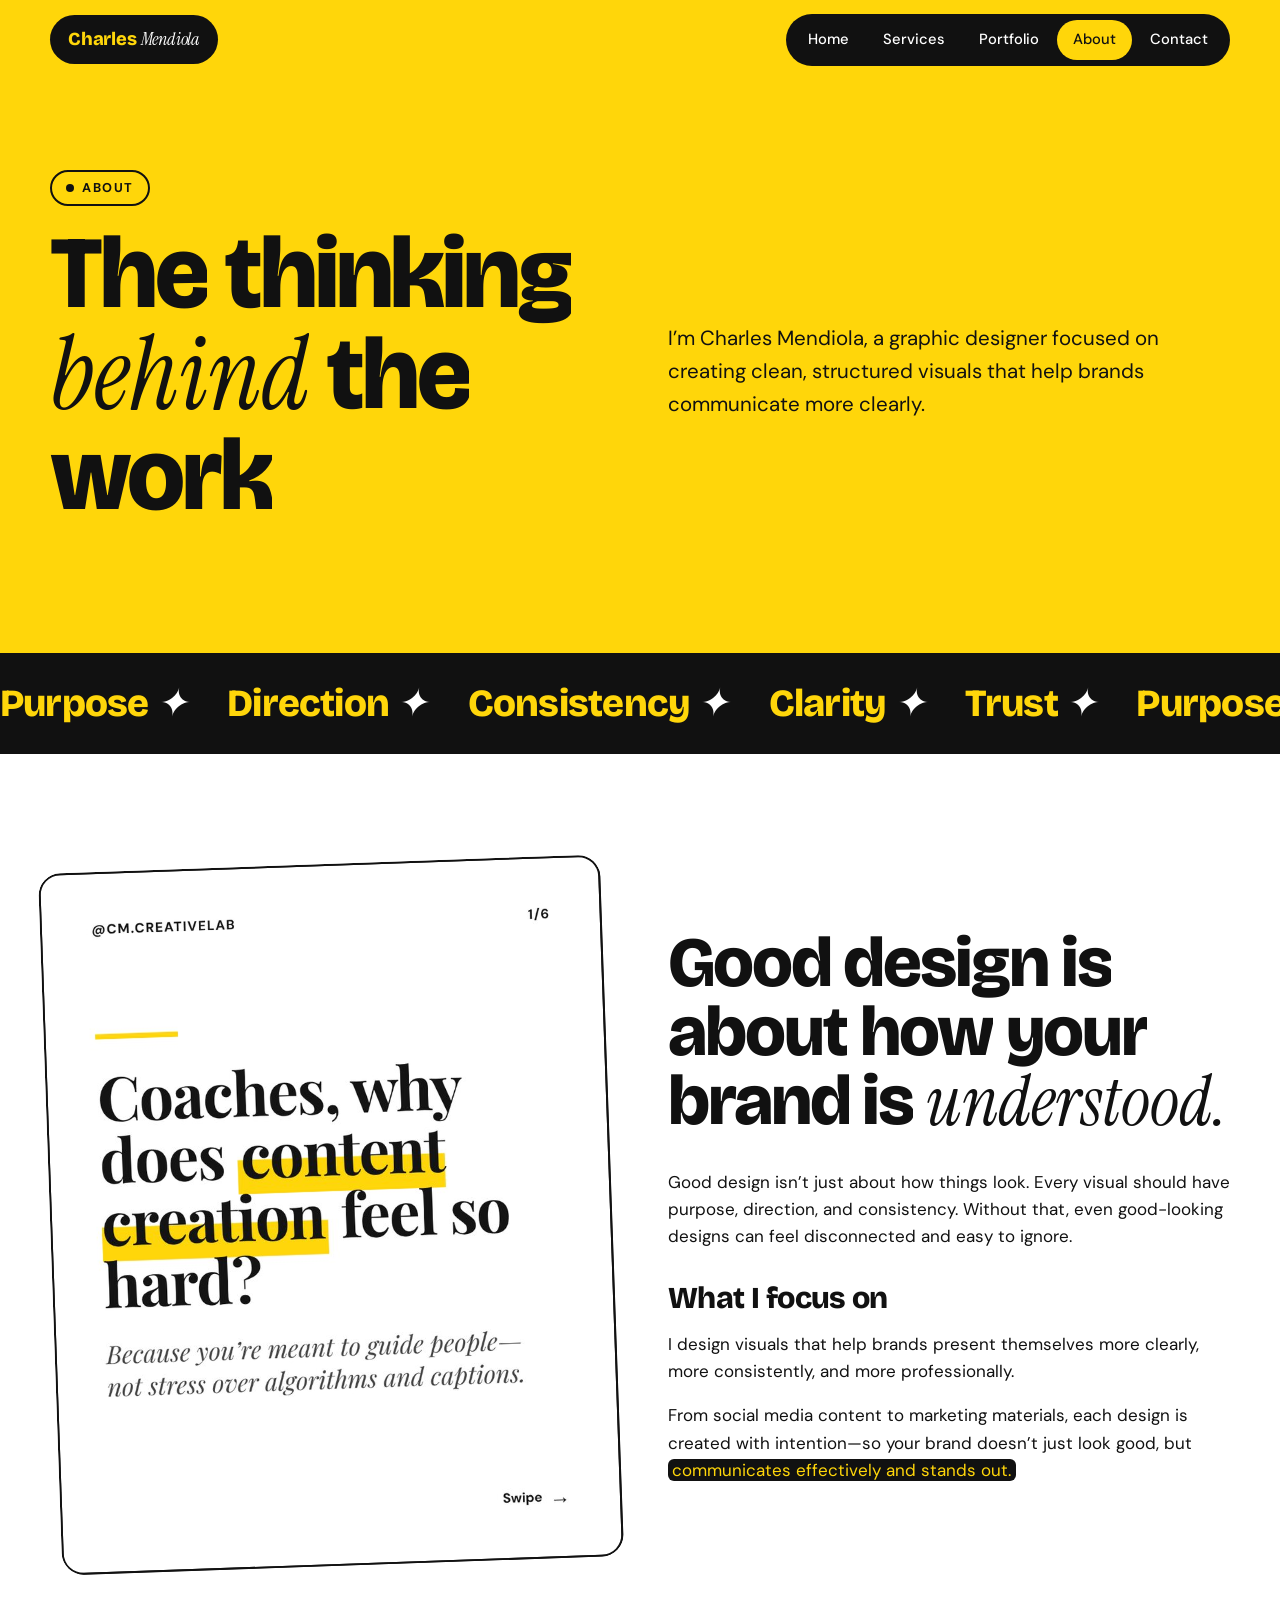
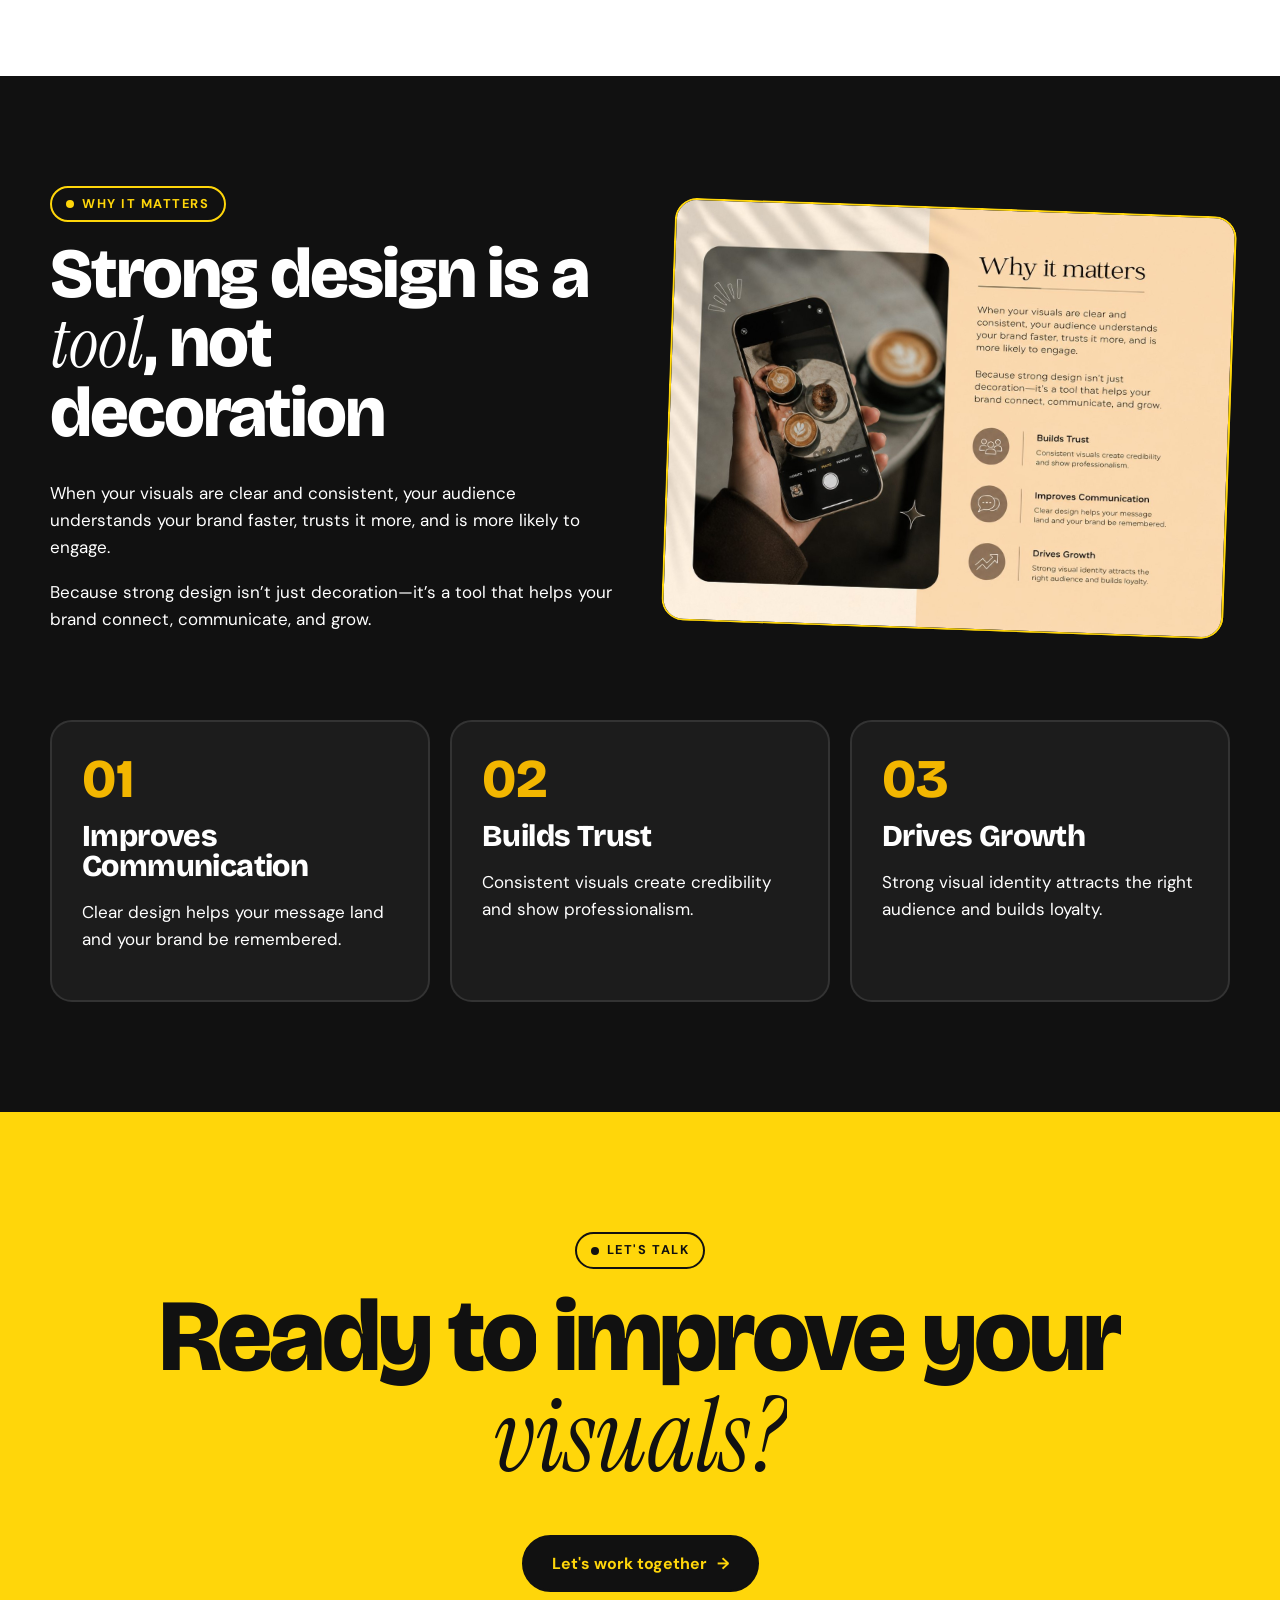
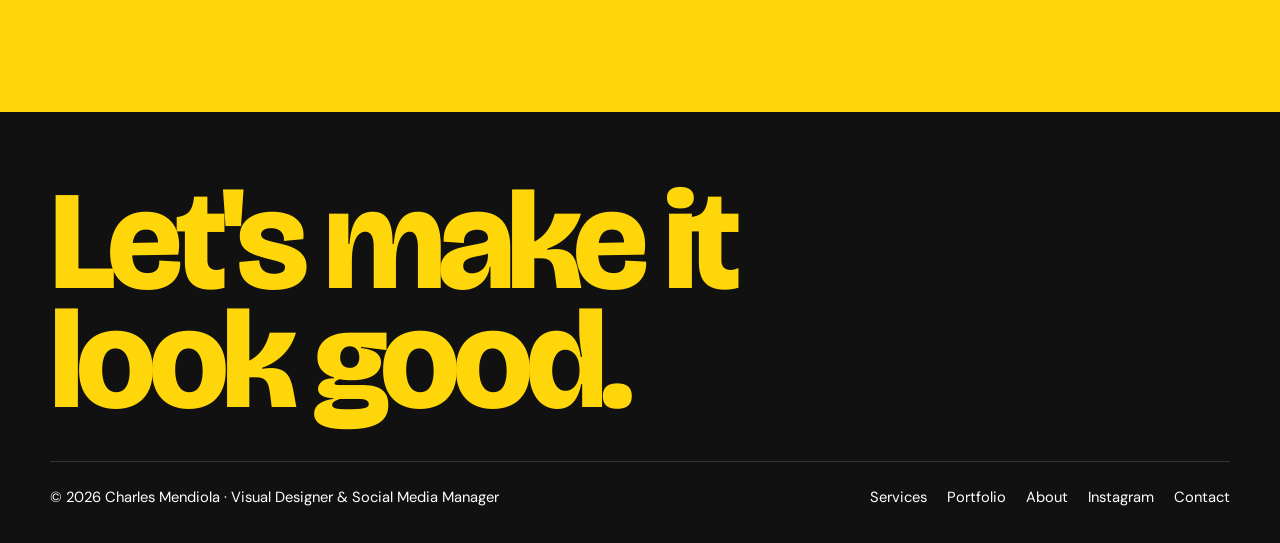
==== commit a0ba2640: "Add files via upload" ====
--- a/about.html
+++ b/about.html
@@ -41,7 +41,7 @@
 
     <section class="cream">
       <div class="wrap grid-2">
-        <div class="frame rv-clip" style="box-shadow:14px 14px 0 var(--ink);rotate:-2deg"><img src="img/carousel-coaches.jpg" alt="Coaches carousel design sample"></div>
+        <div class="frame rv-clip" style="box-shadow:14px 14px 0 var(--ink);rotate:-2deg"><img src="img/slide-coaches-1.jpg" alt="Coaches carousel design sample"></div>
         <div>
           <h2 class="split">Good design is about how your brand is <span class="it">understood.</span></h2>
           <p class="rv">Good design isn&rsquo;t just about how things look. Every visual should have purpose, direction, and consistency. Without that, even good-looking designs can feel disconnected and easy to ignore.</p>
--- a/styles.css
+++ b/styles.css
@@ -5,7 +5,7 @@
   --yellow-deep: #F2B600;
   --ink: #111111;
   --ink-2: #2B2B2B;
-  --cream: #FFF8DC;
+  --cream: #FFFFFF;
   --white: #FFFFFF;
   --r: 22px;
   --display: "Bricolage Grotesque", "Arial Black", sans-serif;
@@ -26,7 +26,7 @@
 /* ---------- Scroll progress + curtain ---------- */
 .progress { position: fixed; top: 0; left: 0; height: 4px; width: 100%; background: var(--ink); transform-origin: 0 50%; transform: scaleX(0); z-index: 100; }
 .curtain { position: fixed; inset: 0; background: var(--ink); z-index: 200; pointer-events: none; transform: translateY(0); animation: curtainUp .9s var(--ease) .1s forwards; }
-.curtain::after { content: ""; position: absolute; inset: auto 0 0 0; height: 30%; background: var(--yellow-deep); }
+.curtain::after { content: ""; position: absolute; inset: auto 0 0 0; height: 30%; background: var(--yellow); }
 .curtain.leave { animation: curtainDown .55s var(--ease) forwards; transform: translateY(100%); }
 @keyframes curtainUp { to { transform: translateY(-100%); } }
 @keyframes curtainDown { from { transform: translateY(100%); } to { transform: translateY(0); } }
@@ -94,7 +94,7 @@
 .blob { position: absolute; border-radius: 50%; background: var(--yellow-2); z-index: 0; pointer-events: none; }
 .hero .wrap { position: relative; z-index: 1; }
 .blob.b1 { width: 46vw; height: 46vw; right: -14vw; top: -12vw; animation: drift 14s ease-in-out infinite; }
-.blob.b2 { width: 22vw; height: 22vw; left: -6vw; bottom: -6vw; background: var(--yellow-deep); opacity: .35; animation: drift 11s ease-in-out infinite reverse; }
+.blob.b2 { width: 22vw; height: 22vw; left: -6vw; bottom: -6vw; background: var(--yellow-2); opacity: .7; animation: drift 11s ease-in-out infinite reverse; }
 @keyframes drift { 50% { transform: translate(-3vw, 3vw) scale(1.05); } }
 @media (max-width: 780px) { .hero-grid { grid-template-columns: 1fr; } .badge { justify-self: start; width: 130px; height: 130px; } }
 
@@ -273,3 +273,33 @@
 .dark .cf-dots button { border-color: var(--yellow); }
 .dark .cf-dots button.on { background: var(--yellow); }
 .dark .cf-btn:hover { background: var(--cream); color: var(--ink); }
+
+/* ---------- Instagram-style carousel posts ---------- */
+.posts { display: grid; grid-template-columns: repeat(2, minmax(0, 1fr)); gap: 34px; max-width: 880px; margin: 0 auto; }
+@media (max-width: 760px) { .posts { grid-template-columns: 1fr; max-width: 460px; } }
+.post { background: var(--white); border: 2px solid var(--ink); border-radius: 26px; overflow: hidden; box-shadow: 10px 10px 0 var(--ink); transition: transform .45s var(--ease), box-shadow .45s var(--ease); }
+.post:hover { transform: translate(-4px, -4px); box-shadow: 14px 14px 0 var(--ink); }
+.post-head { display: flex; align-items: center; gap: 12px; padding: 14px 16px; }
+.post-head .av { width: 40px; height: 40px; border-radius: 50%; background: var(--yellow); border: 2px solid var(--ink); display: grid; place-items: center; font: 800 .8rem var(--display); flex: none; }
+.post-head b { display: block; font-size: .95rem; line-height: 1.2; }
+.post-head small { color: #666; font-size: .8rem; }
+.post-count { margin-left: auto; background: var(--ink); color: var(--yellow); font-size: .78rem; font-weight: 700; padding: 4px 10px; border-radius: 99px; font-variant-numeric: tabular-nums; }
+.post-media { position: relative; }
+.post-track { display: flex; overflow-x: auto; scroll-snap-type: x mandatory; scroll-behavior: smooth; scrollbar-width: none; aspect-ratio: 4 / 5; background: #eee; outline: none; }
+.post-track::-webkit-scrollbar { display: none; }
+.post-track img { flex: 0 0 100%; width: 100%; height: 100%; object-fit: cover; scroll-snap-align: start; user-select: none; -webkit-user-drag: none; }
+.post-btn { position: absolute; top: 50%; translate: 0 -50%; width: 42px; height: 42px; border-radius: 50%; border: 2px solid var(--ink); background: var(--white); color: var(--ink);
+            font-size: 1.6rem; line-height: 1; cursor: pointer; display: grid; place-items: center; opacity: 0; transition: opacity .3s, background .2s, scale .2s; }
+.post-btn.prev { left: 12px; } .post-btn.next { right: 12px; }
+.post:hover .post-btn, .post-btn:focus-visible { opacity: 1; }
+.post-btn:hover { background: var(--yellow); scale: 1.08; }
+.post-btn[disabled] { opacity: 0 !important; pointer-events: none; }
+@media (hover: none) { .post-btn { opacity: .9; } }
+.post-dots { display: flex; justify-content: center; gap: 5px; padding: 12px 0 2px; }
+.post-dots i { width: 7px; height: 7px; border-radius: 50%; background: #cfcfcf; transition: background .3s, scale .3s; }
+.post-dots i.on { background: var(--ink); scale: 1.25; }
+.post-foot { padding: 6px 18px 20px; }
+.post-foot h3 { font-size: 1.25rem; margin: 6px 0 2px; }
+.post-foot p { margin: 0; color: #666; font-size: .9rem; }
+.post .swipe-hint { animation: nudge 1.6s var(--ease) 1; }
+@keyframes nudge { 30% { transform: translateX(-38px); } 60% { transform: none; } }
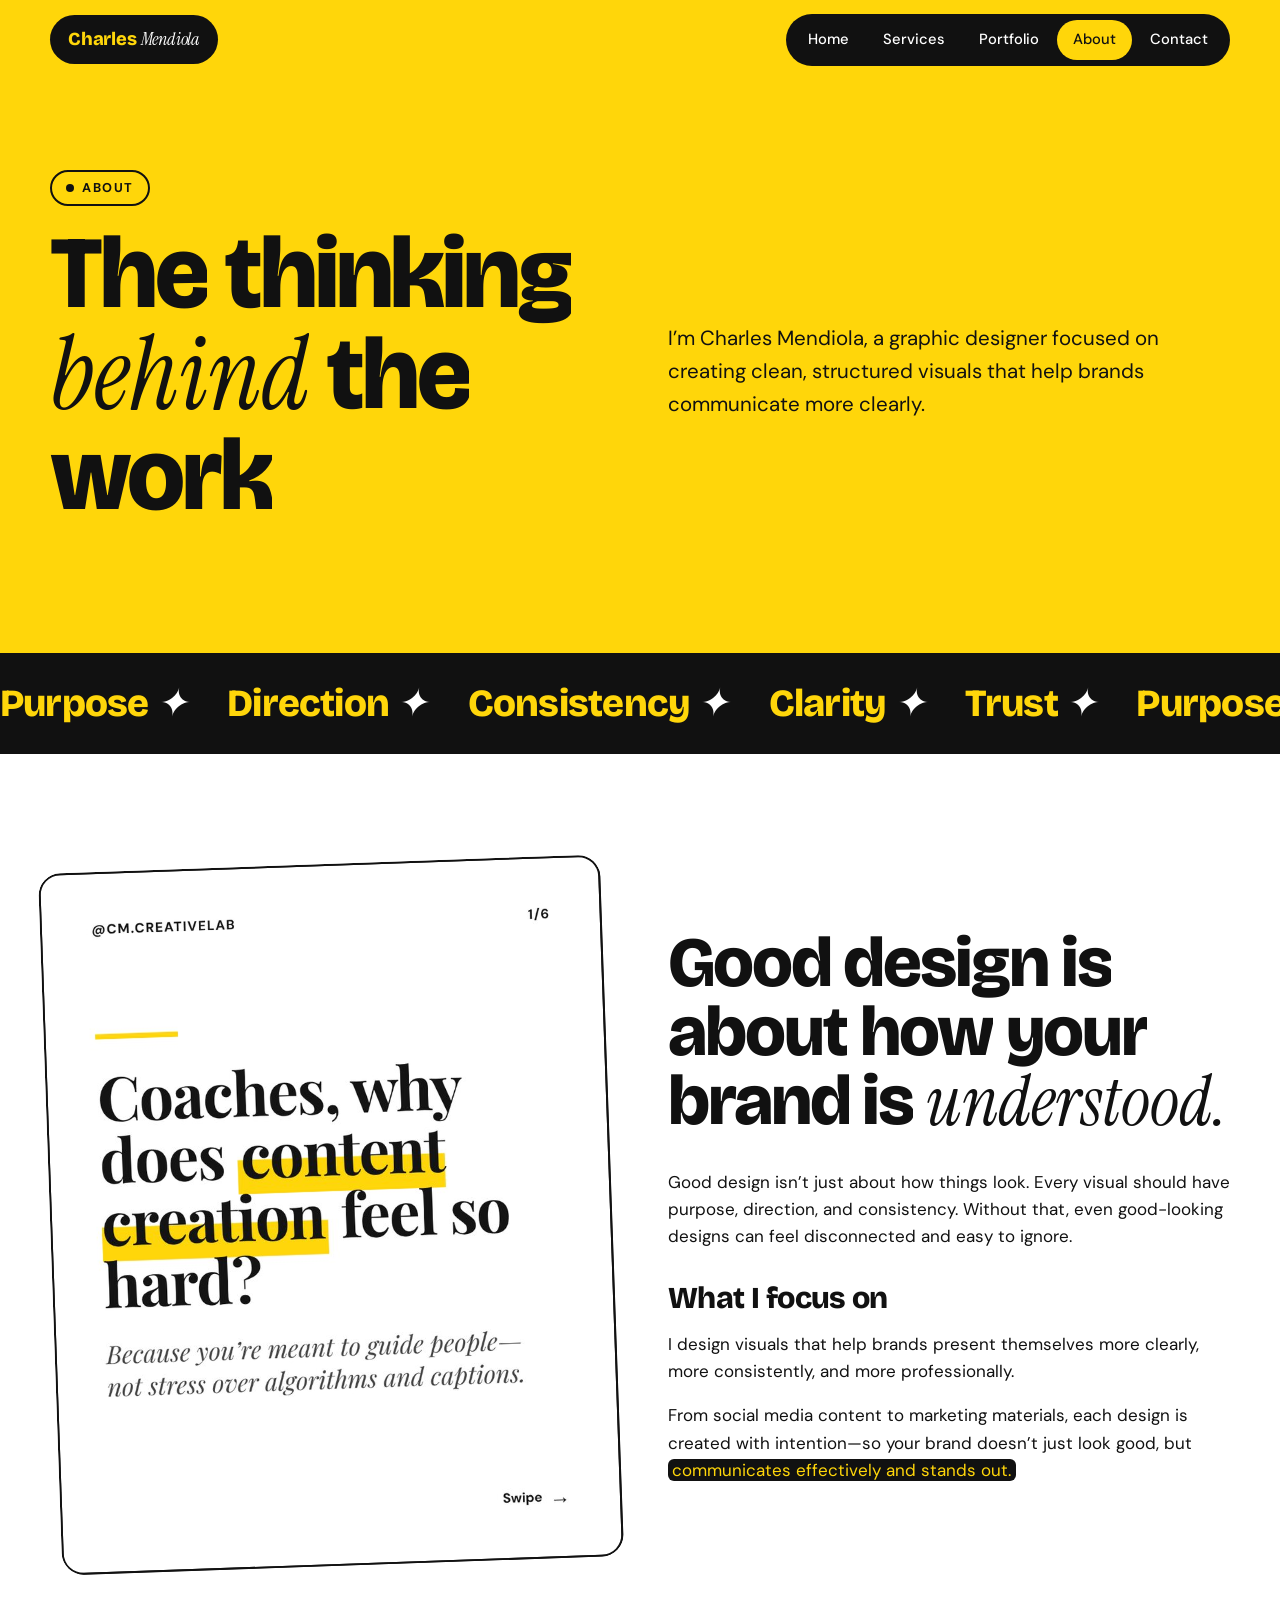
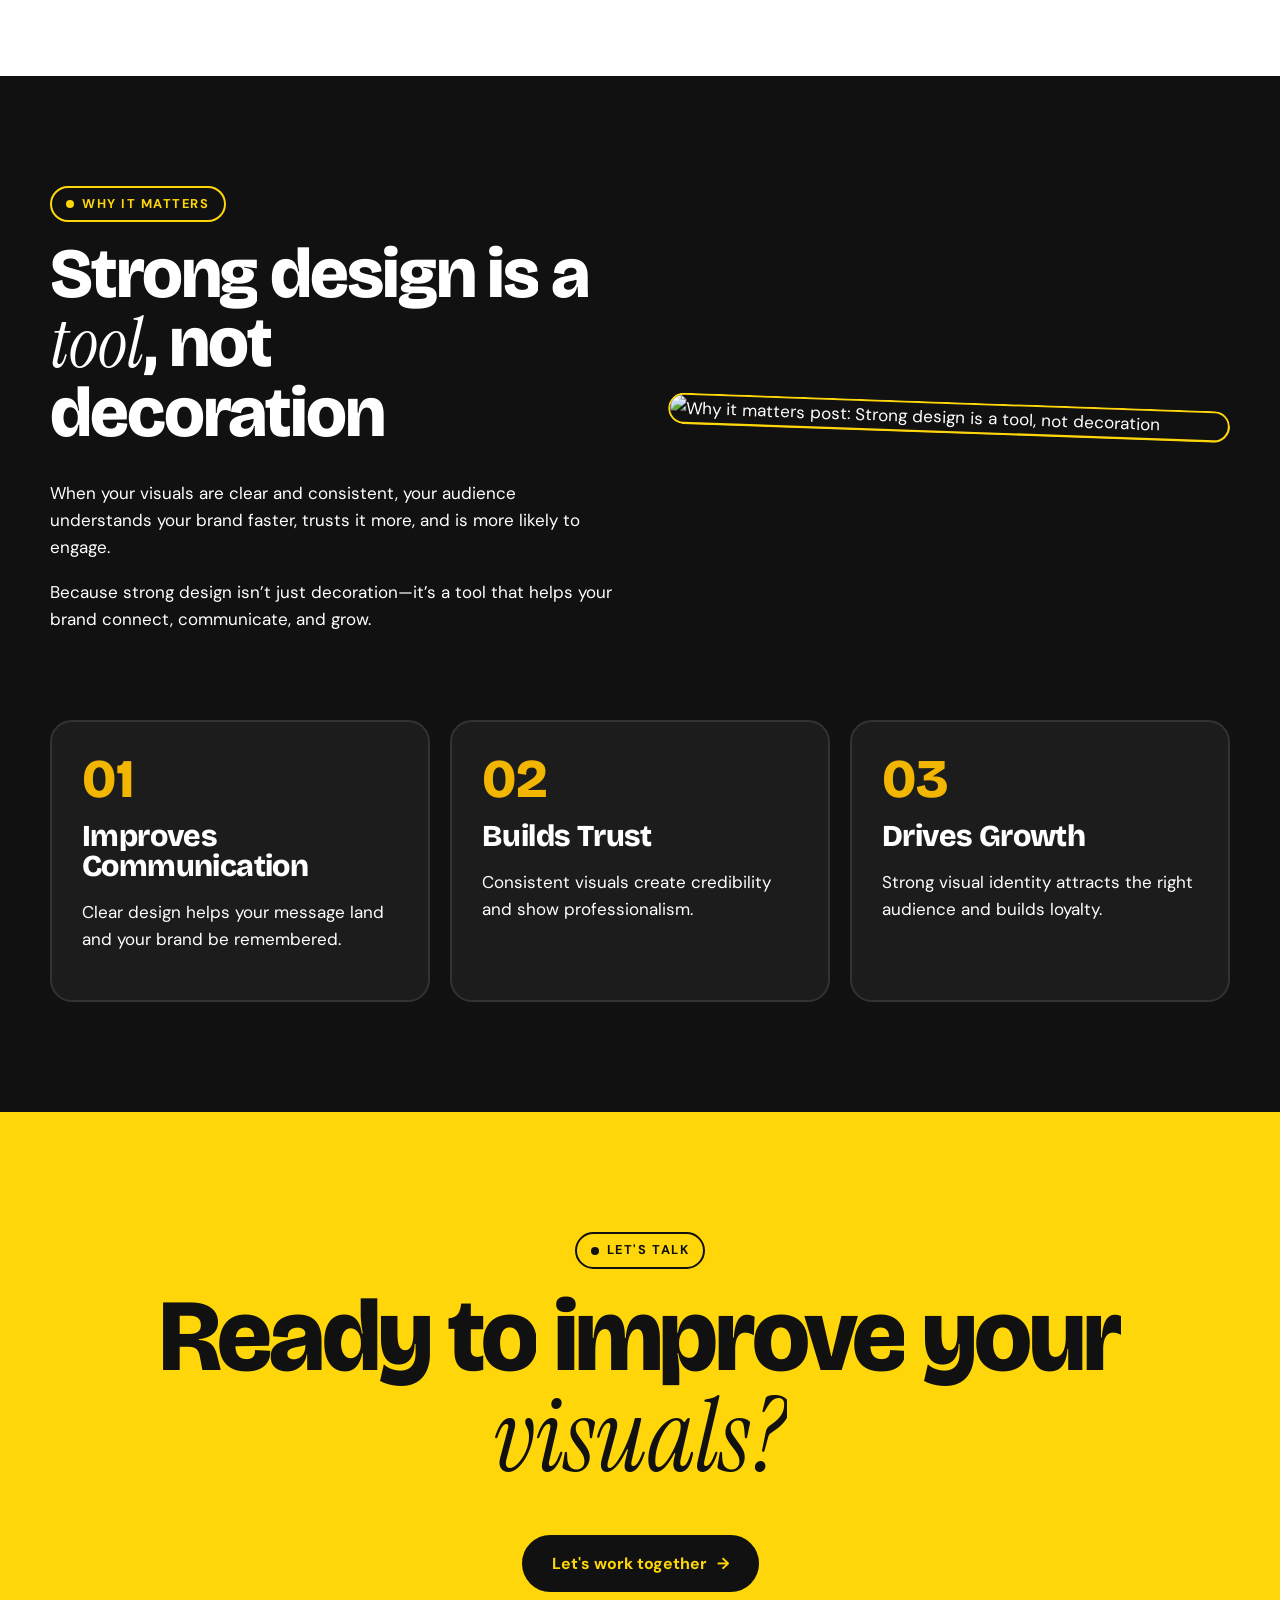
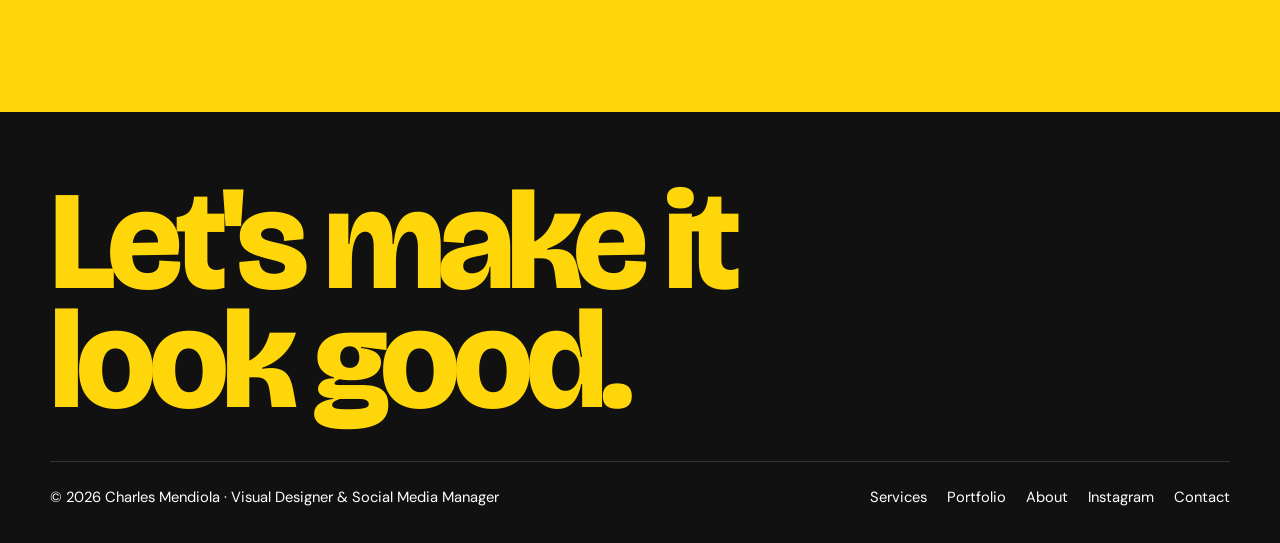
==== commit 02c60b4f: "Add files via upload" ====
--- a/about.html
+++ b/about.html
@@ -60,7 +60,7 @@
           <p class="rv">When your visuals are clear and consistent, your audience understands your brand faster, trusts it more, and is more likely to engage.</p>
           <p class="rv">Because strong design isn&rsquo;t just decoration&mdash;it&rsquo;s a tool that helps your brand connect, communicate, and grow.</p>
         </div>
-        <div class="frame rv-clip" style="box-shadow:14px 14px 0 var(--yellow);border-color:var(--yellow);rotate:2deg"><img src="img/why-it-matters.jpg" alt="Why it matters design layout with a phone photo of coffee"></div>
+        <div class="frame rv-clip" style="box-shadow:14px 14px 0 var(--yellow);border-color:var(--yellow);rotate:2deg"><img src="img/post-why-it-matters.jpg" alt="Why it matters post: Strong design is a tool, not decoration"></div>
       </div>
       <div class="wrap grid-3" style="margin-top:70px">
         <div class="card rv"><span class="n">01</span><h3>Improves Communication</h3><p>Clear design helps your message land and your brand be remembered.</p></div>
--- a/styles.css
+++ b/styles.css
@@ -303,3 +303,4 @@
 .post-foot p { margin: 0; color: #666; font-size: .9rem; }
 .post .swipe-hint { animation: nudge 1.6s var(--ease) 1; }
 @keyframes nudge { 30% { transform: translateX(-38px); } 60% { transform: none; } }
+.dark .cf-stage > figure .card-img, .dark .cf-stage > figure img { background: #1c1c1c; border-color: #2a2a2a; }
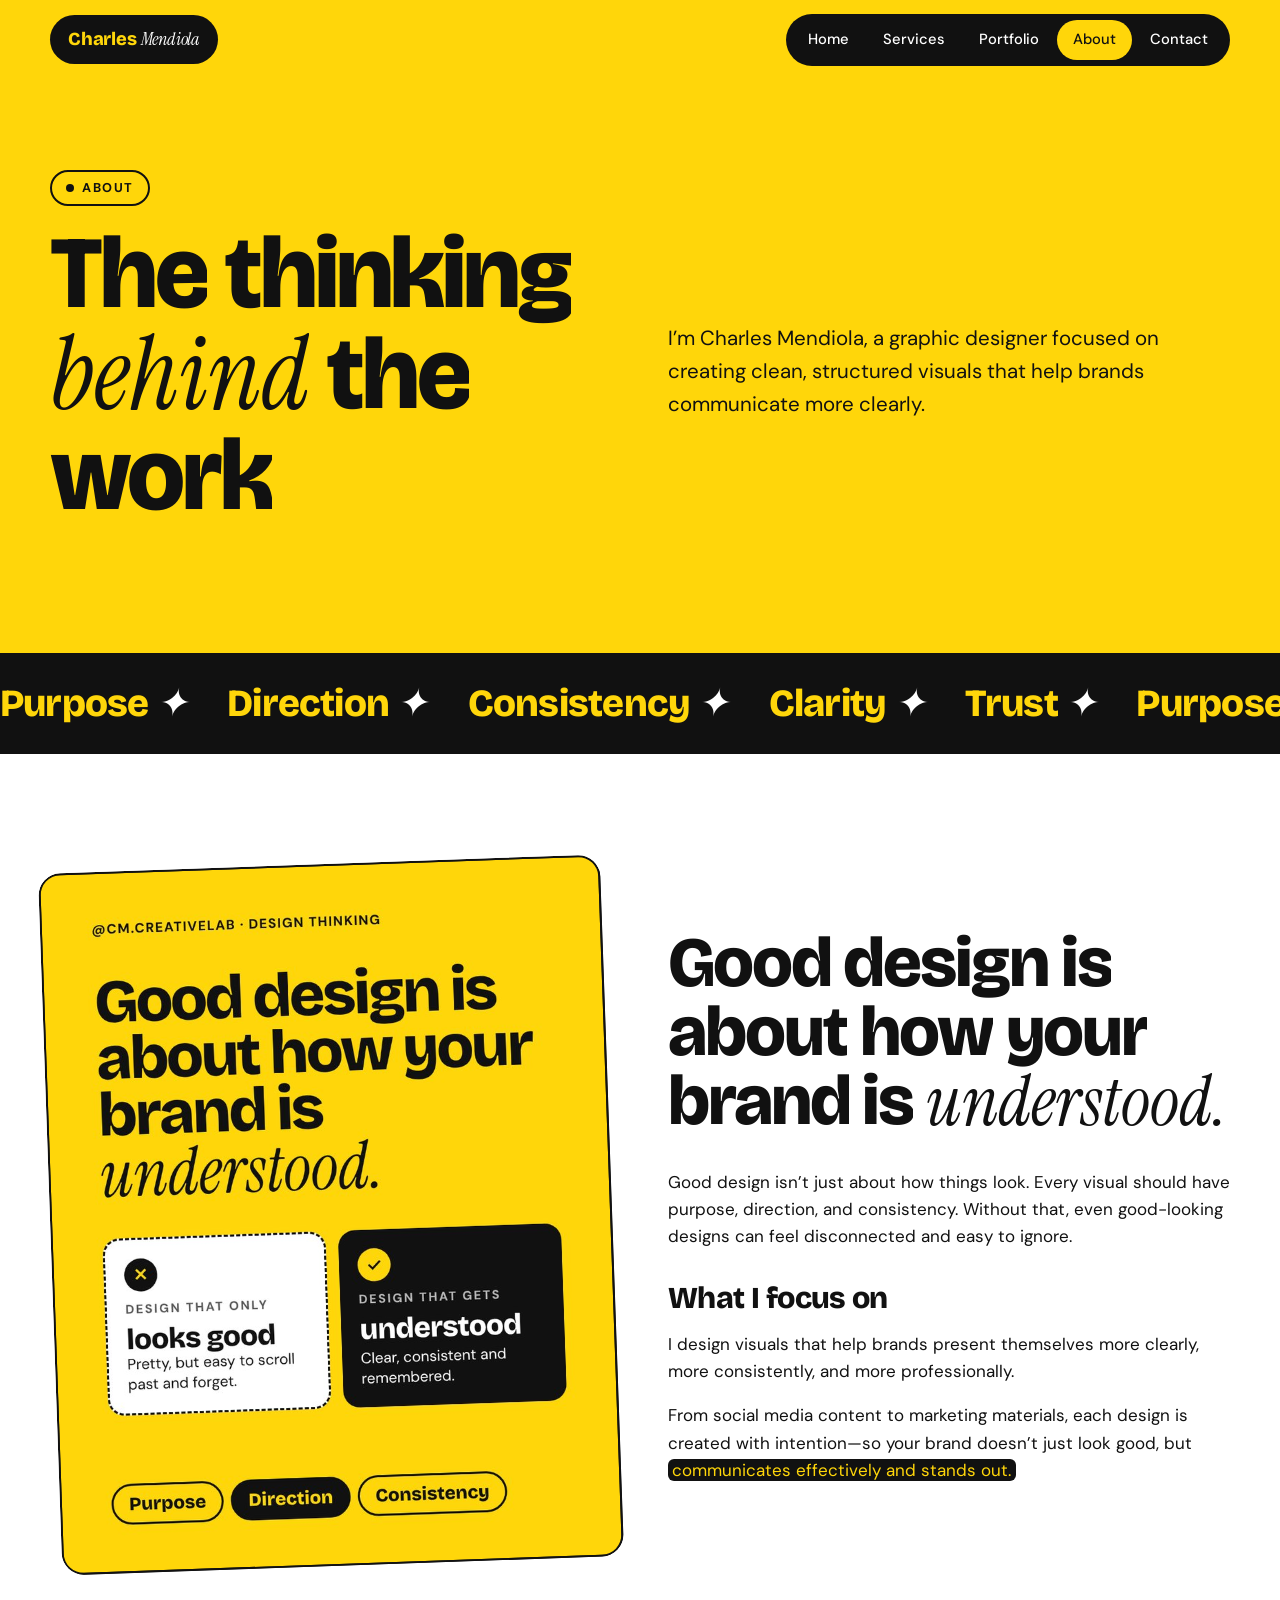
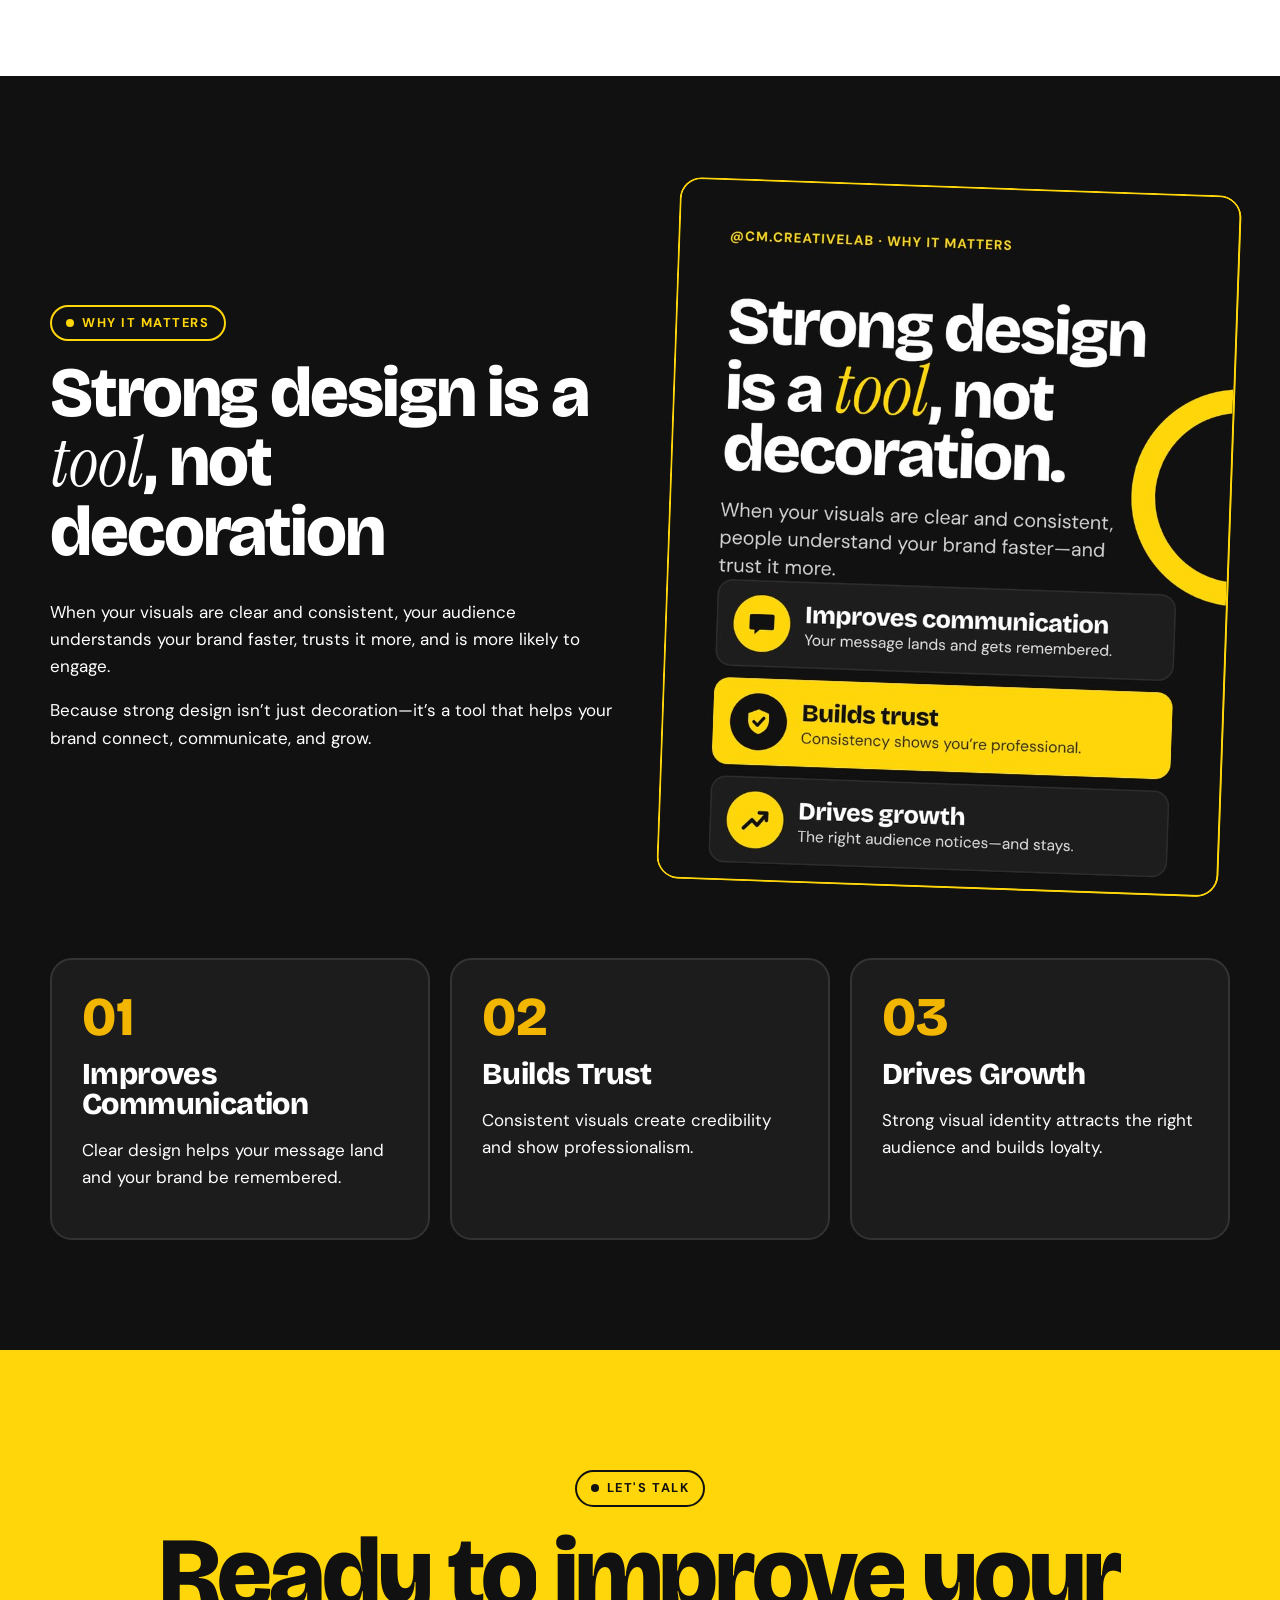
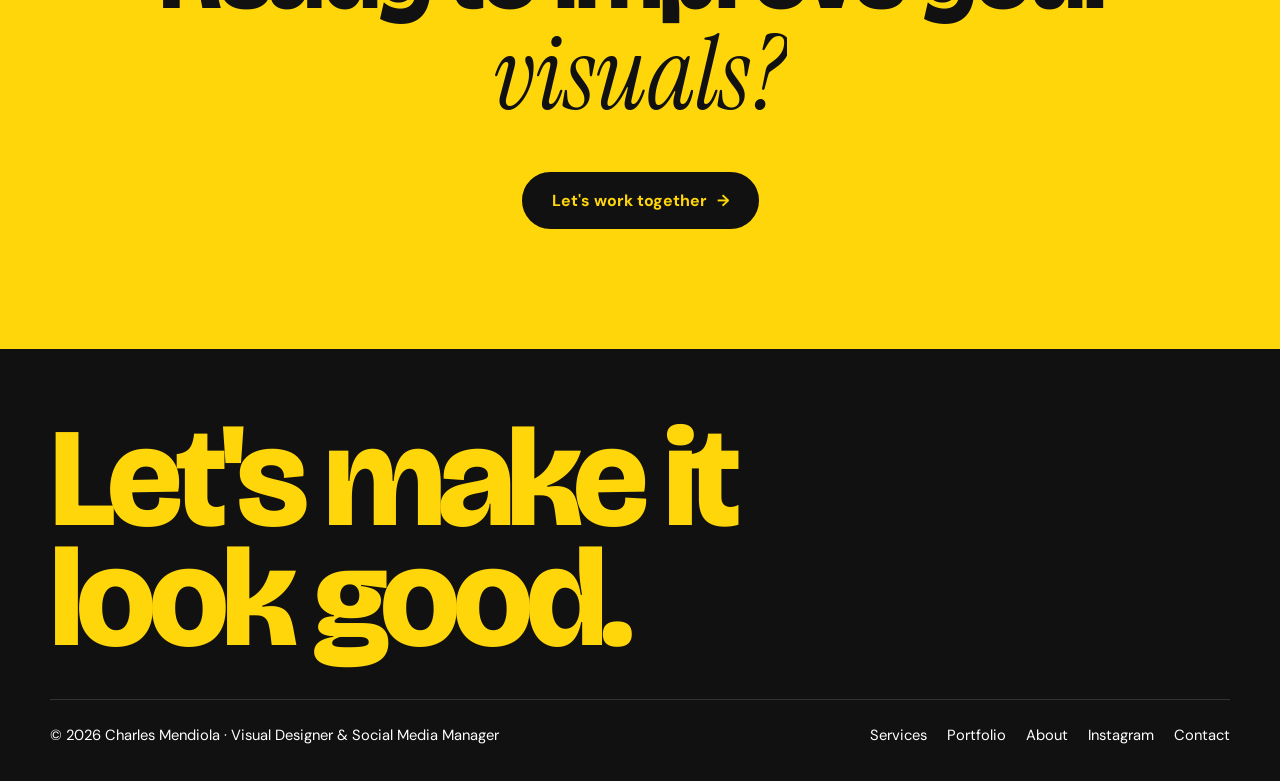
==== commit ac21e828: "Add files via upload" ====
--- a/about.html
+++ b/about.html
@@ -41,7 +41,7 @@
 
     <section class="cream">
       <div class="wrap grid-2">
-        <div class="frame rv-clip" style="box-shadow:14px 14px 0 var(--ink);rotate:-2deg"><img src="img/slide-coaches-1.jpg" alt="Coaches carousel design sample"></div>
+        <div class="frame rv-clip" style="box-shadow:14px 14px 0 var(--ink);rotate:-2deg"><img src="img/post-understood.jpg" alt="Post: Good design is about how your brand is understood"></div>
         <div>
           <h2 class="split">Good design is about how your brand is <span class="it">understood.</span></h2>
           <p class="rv">Good design isn&rsquo;t just about how things look. Every visual should have purpose, direction, and consistency. Without that, even good-looking designs can feel disconnected and easy to ignore.</p>
